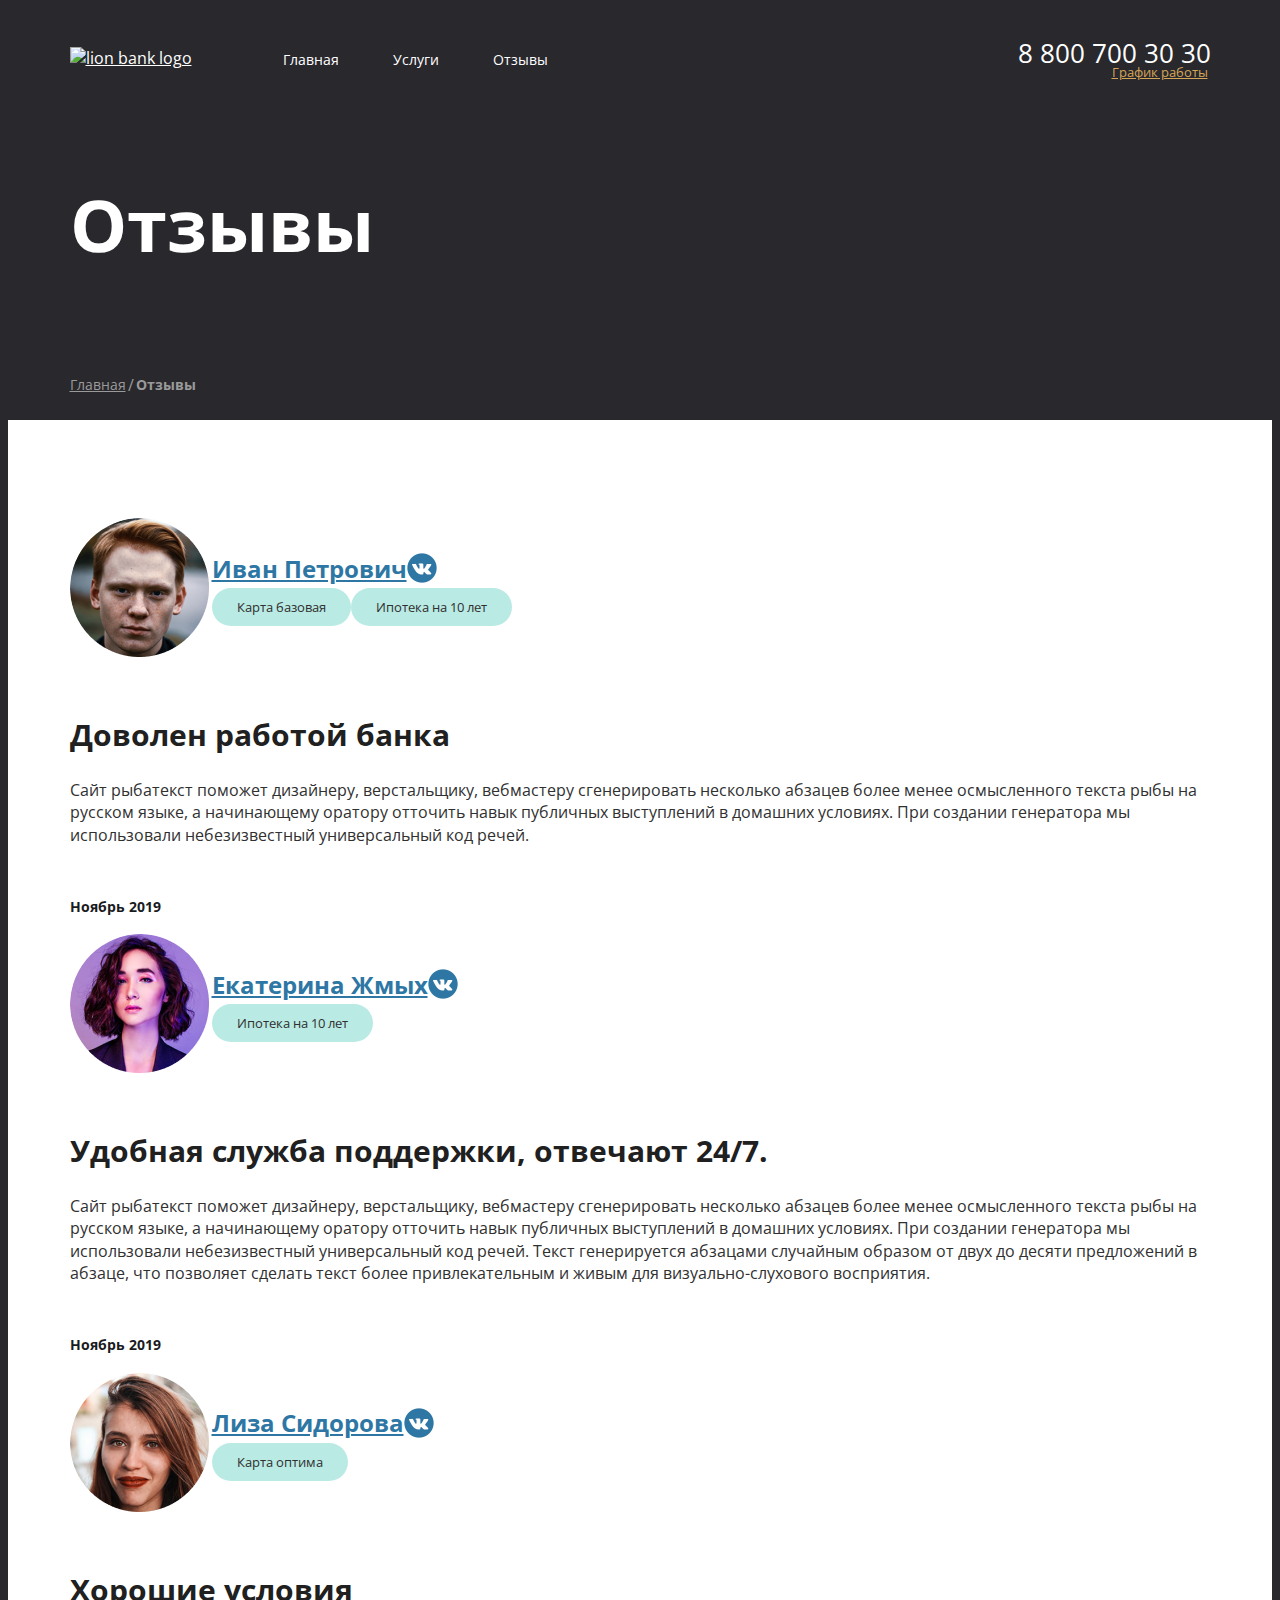
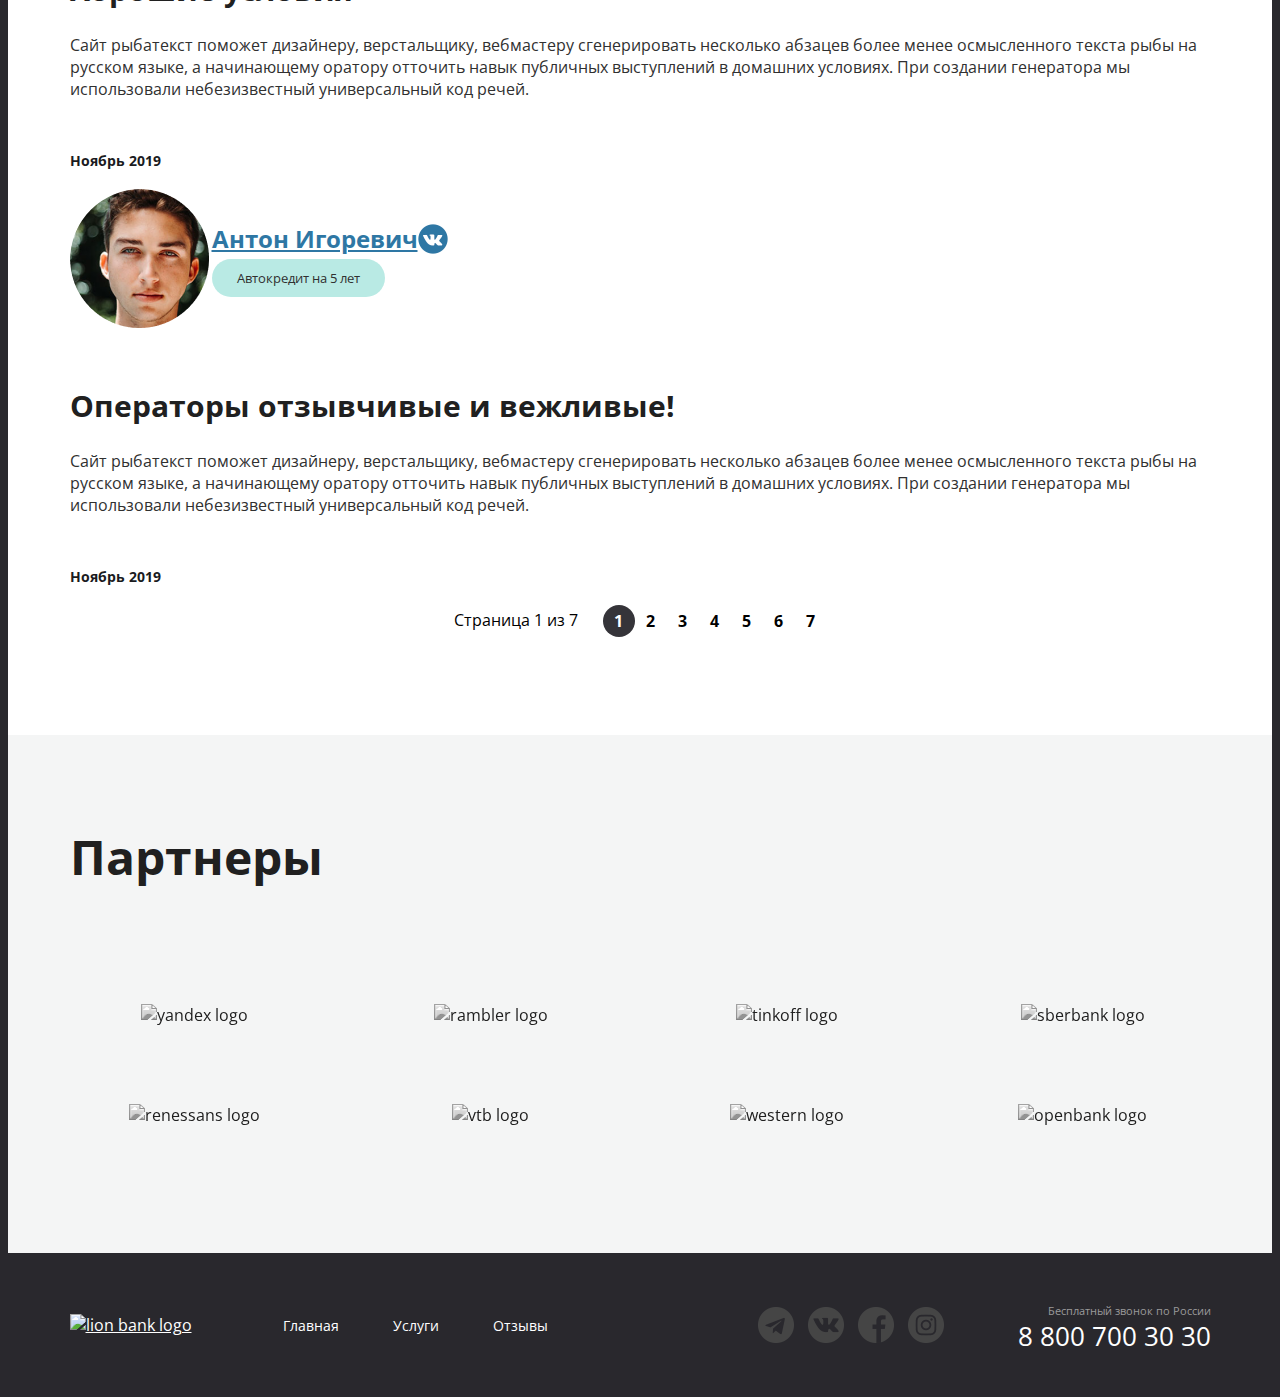
==== reviews.html @ 823a452d "18" ====
<!DOCTYPE html>
<html lang="en">

<head>
  <meta charset="UTF-8">
  <meta http-equiv="X-UA-Compatible" content="IE=edge">
  <meta name="viewport" content="width=1200, initial-scale=1.0">
  <link href="https://fonts.googleapis.com/css2?family=Open+Sans:wght@400;600;700&display=swap" rel="stylesheet">
  <link rel="stylesheet" href="https://cdnjs.cloudflare.com/ajax/libs/normalize/8.0.1/normalize.min.css"
    integrity="sha512-NhSC1YmyruXifcj/KFRWoC561YpHpc5Jtzgvbuzx5VozKpWvQ+4nXhPdFgmx8xqexRcpAglTj9sIBWINXa8x5w=="
    crossorigin="anonymous" referrerpolicy="no-referrer" />
  <link rel="stylesheet" href="./css/main.css">
  <title>Lion Bank | Reviews Page</title>
</head>

<body>
  <div class="wrapper">
    <section class="top-line">
      <div class="container top-line__container">
        <header class="header">
          <div class="header__col">
            <a href="/" class="logo">
              <img src="./img/logo/logo.png" alt="lion bank logo" class="logo__img">
            </a>
            <nav class="menu">
              <ul class="menu__list">
                <li class="menu__item"> <a href="#" class="menu__link">Главная</a> </li>
                <li class="menu__item"> <a href="#" class="menu__link">Услуги</a> </li>
                <li class="menu__item"> <a href="#" class="menu__link">Отзывы</a> </li>
              </ul>
            </nav>
          </div>
          <div class="header__col header__col--align--right">
            <addres class="contacts">
              <a href="tel:+78007003030" class="contacts__phone">8 800 700 30 30</a>
              <div class="contacts__dropdown-title">График работы</div>
            </addres>
          </div>
        </header>
        <h1 class="page-title">Отзывы</h1>
        <nav class="breadcrumbs">
          <ul class="breadcrumbs__list">
            <li class="breadcrumbs__item">
              <a href="#" class="breadcrumbs__link">Главная</a>
            </li>
            <li class="breadcrumbs__item breadcrumbs__item--active">
              <a href="#" class="breadcrumbs__link">Отзывы</a>
            </li>
          </ul>
        </nav>
      </div>
    </section>
    <main class="page-content">
      <div class="container">
        <ul class="reviews">
          <li class="reviews__item riview">
            <div class="review__header">
              <div class="review__photo">
                <div class="avatar">
                  <img src="./img/content/ginger.png" alt="user" class="avatar__img">
                </div>
              </div>
              <div class="review__userdata">
                <a href="#" class="review__user">Иван Петрович</a>
                <ul class="review__tags">
                  <li class="review__tags-item tag tag--bg--green">Карта базовая</li>
                  <li class="review__tags-item tag">Ипотека на 10 лет</li>
                </ul>
              </div>
            </div>
            <div class="review__content">
              <h3 class="review__title">Доволен работой банка</h3>
              <div class="review__content-text">
                <p>
                  Сайт рыбатекст поможет дизайнеру, верстальщику, вебмастеру сгенерировать несколько абзацев более менее
                  осмысленного текста рыбы на русском языке, а начинающему оратору отточить навык публичных выступлений
                  в домашних условиях. При создании генератора мы использовали небезизвестный универсальный код речей.
                </p>
              </div>
              <time class="review__date">Ноябрь 2019</time>
            </div>
          </li>
          <li class="reviews__item riview">
            <div class="review__header">
              <div class="review__photo">
                <div class="avatar">
                  <img src="./img/content/girl.png" alt="user" class="avatar__img">
                </div>
              </div>
              <div class="review__userdata">
                <a href="#" class="review__user">Екатерина Жмых</a>
                <ul class="review__tags">
                  <!-- <li class="review__tags-item tag">Карта базовая</li> -->
                  <li class="review__tags-item tag">Ипотека на 10 лет</li>
                </ul>
              </div>
            </div>
            <div class="review__content">
              <h3 class="review__title">Удобная служба поддержки, отвечают 24/7.</h3>
              <div class="review__content-text">
                <p>
                  Сайт рыбатекст поможет дизайнеру, верстальщику, вебмастеру сгенерировать несколько абзацев более менее
                  осмысленного текста рыбы на русском языке, а начинающему оратору отточить навык публичных выступлений
                  в домашних условиях. При создании генератора мы использовали небезизвестный универсальный код речей.
                  Текст генерируется абзацами случайным образом от двух до десяти предложений в абзаце, что позволяет
                  сделать текст более привлекательным и живым для визуально-слухового восприятия.
                </p>
              </div>
              <time class="review__date">Ноябрь 2019</time>
            </div>
          </li>
          <li class="reviews__item riview">
            <div class="review__header">
              <div class="review__photo">
                <div class="avatar">
                  <img src="./img/content/liza.png" alt="user" class="avatar__img">
                </div>
              </div>
              <div class="review__userdata">
                <a href="#" class="review__user">Лиза Сидорова</a>
                <ul class="review__tags">
                  <li class="review__tags-item tag">Карта оптима</li>
                  <!-- <li class="review__tags-item tag">Ипотека на 10 лет</li> -->
                </ul>
              </div>
            </div>
            <div class="review__content">
              <h3 class="review__title">Хорошие условия</h3>
              <div class="review__content-text">
                <p>
                  Сайт рыбатекст поможет дизайнеру, верстальщику, вебмастеру сгенерировать несколько абзацев более менее
                  осмысленного текста рыбы на русском языке, а начинающему оратору отточить навык публичных выступлений
                  в домашних условиях. При создании генератора мы использовали небезизвестный универсальный код речей.
                </p>
              </div>
              <time class="review__date">Ноябрь 2019</time>
            </div>
          </li>
          <li class="reviews__item riview">
            <div class="review__header">
              <div class="review__photo">
                <div class="avatar">
                  <img src="./img/content/guy.png" alt="user" class="avatar__img">
                </div>
              </div>
              <div class="review__userdata">
                <a href="#" class="review__user">Антон Игоревич</a>
                <ul class="review__tags">
                  <!-- <li class="review__tags-item tag">Карта базовая</li> -->
                  <li class="review__tags-item tag">Автокредит на 5 лет</li>
                </ul>
              </div>
            </div>
            <div class="review__content">
              <h3 class="review__title">Операторы отзывчивые и вежливые!</h3>
              <div class="review__content-text">
                <p>
                  Сайт рыбатекст поможет дизайнеру, верстальщику, вебмастеру сгенерировать несколько абзацев более менее
                  осмысленного текста рыбы на русском языке, а начинающему оратору отточить навык публичных выступлений
                  в домашних условиях. При создании генератора мы использовали небезизвестный универсальный код речей.
                </p>
              </div>
              <time class="review__date">Ноябрь 2019</time>
            </div>
          </li>
        </ul>
        <div class="pager pager--theme--light">
          <div class="pager__display">Страница 1 из 7</div>
          <ul class="pager__list">
            <li class="pager__item pager__item--active"> <a href="#" class="pager__link">1</a> </li>
            <li class="pager__item"> <a href="#" class="pager__link">2</a> </li>
            <li class="pager__item"> <a href="#" class="pager__link">3</a> </li>
            <li class="pager__item"> <a href="#" class="pager__link">4</a> </li>
            <li class="pager__item"> <a href="#" class="pager__link">5</a> </li>
            <li class="pager__item"> <a href="#" class="pager__link">6</a> </li>
            <li class="pager__item"> <a href="#" class="pager__link">7</a> </li>
          </ul>
        </div>
      </div>
    </main>
    <section class="inner-section inner-section--bg--grey">
      <div class="container">
        <h2 class="inner-section__title">Партнеры</h2>
        <ul class="partners">
          <li class="partners__item">
            <a href="#" class="partners__link">
              <img src="./img/logo/partners/yandex.png" alt="yandex logo">
            </a>
          </li>
          <li class="partners__item">
            <a href="#" class="partners__link">
              <img src="./img/logo/partners/rambler.png" alt="rambler logo">
            </a>
          </li>
          <li class="partners__item">
            <a href="#" class="partners__link">
              <img src="./img/logo/partners/tinkoff.png" alt="tinkoff logo">
            </a>
          </li>
          <li class="partners__item">
            <a href="#" class="partners__link">
              <img src="./img/logo/partners/sberbank.png" alt="sberbank logo">
            </a>
          </li>
          <li class="partners__item">
            <a href="#" class="partners__link">
              <img src="./img/logo/partners/renessans.png" alt="renessans logo">
            </a>
          </li>
          <li class="partners__item">
            <a href="#" class="partners__link">
              <img src="./img/logo/partners/vtb.png" alt="vtb logo">
            </a>
          </li>
          <li class="partners__item">
            <a href="#" class="partners__link">
              <img src="./img/logo/partners/western.png" alt="western logo">
            </a>
          </li>
          <li class="partners__item">
            <a href="#" class="partners__link">
              <img src="./img/logo/partners/openbank.png" alt="openbank logo">
            </a>
          </li>
        </ul>
      </div>
    </section>
    <footer class="inner-footer">
      <div class="container inner-footer__container">
        <div class="footer">
          <div class="footer__col">
            <a href="/" class="logo">
              <img src="./img/logo/logo.png" alt="lion bank logo" class="logo__img">
            </a>
            <nav class="menu">
              <ul class="menu__list">
                <li class="menu__item"> <a href="#" class="menu__link">Главная</a> </li>
                <li class="menu__item"> <a href="#" class="menu__link">Услуги</a> </li>
                <li class="menu__item"> <a href="#" class="menu__link">Отзывы</a> </li>
              </ul>
            </nav>
          </div>
          <div class="footer__col footer__col--align--right">
            <ul class="socials">
              <li class="socials__item socials__item--icon--telegram">
                <a href="" class="socials__link"></a>
              </li>
              <li class="socials__item socials__item--icon--vk">
                <a href="" class="socials__link"></a>
              </li>
              <li class="socials__item socials__item--icon--fb">
                <a href="" class="socials__link"></a>
              </li>
              <li class="socials__item socials__item--icon--insta">
                <a href="" class="socials__link"></a>
              </li>
            </ul>
            <addres class="contacts">
              <div class="contacts__desc">Бесплатный звонок по России</div>
              <a href="tel:+78007003030" class="contacts__phone">8 800 700 30 30</a>
            </addres>
          </div>
        </div>
      </div>
    </footer>
  </div>
</body>

</html>
---- css/main.css ----
body {
  font-family: "Open Sans", Helvetica, sans-serif;
  color: #fff;
  font-size: 16px;
  line-height: 1.4;
  background: #29282D;
  -webkit-font-smoothing: antialiased;
  -moz-osx-font-smothing: grayscale;
}

a {
  color: inherit;
}

ul {
  padding: 0;
  margin: 0;
}

ul li {
  list-style: none;
}

h1,
h2,
h3,
h4,
h5,
h6 {
  margin: 0;
  font-weight: normal;
}

p {
  margin-top: 0;
}

* {
  box-sizing: border-box;
}

img {
  display: block;
  max-width: 100%;
}

body, html {
  height: 100%;
}

.wrapper {
  display: flex;
  flex-direction: column;
  min-height: 100%;
  overflow: hidden;
  min-width: 1200px;
}

.main-page-wrapper {
  background: url("../img/bg/lion-header.png") center top no-repeat,
  url("../img/bg/lion-small.png") right bottom 273px no-repeat;
}

.container {
  margin: 0 auto;
  width: 1141px;
}

.hero__container {
  display: flex;
  flex-direction: column;
  justify-content: space-between;
  min-height: 600px;
}

.header {
  padding-top: 27px;
  margin-bottom: 30px;
  display: flex;
  justify-content: space-between;
  align-items: center;
}

.header__col {
  display: flex;
  align-items: center;
}

.header__col--align--right {
  justify-content: flex-end;
}

.logo {
  display: block;
  margin-right: 91px;
}

/* .menu {
  
} */

.contacts {
  font-style: normal;
  text-align: right;
}

.contacts__desc {
  color: #9A9A9A;
  font-size: 11px;
}

.menu__item {
  display: inline-block;
  vertical-align: middle;
  margin-right: 50px;
}

.menu__item--active .menu__link {
  color: #D3A557;
}

.menu__item:last-child {
  margin-right: 0;
}

.menu__link {
  font-size: 14px;
  text-decoration: none;
}

.menu__link:hover {
  color: #D3A557;
  ;
}

.contacts__phone {
  display: block;
  text-decoration: none;
  font-size: 26px;
  margin-bottom: -8px;
}

.contacts__dropdown-title {
  font-size: 13px;
  text-decoration: underline;
  color: #D3A557;
  margin-right: 3px;
}

.hero {
  margin-bottom: 184px;
}

.hero__text-section {
  width: 44%;
}

.hero__title {
  font-size: 58px;
  font-weight: bold;
  line-height: 1.1;
  margin-bottom: 25px;
}

.hero__subtitle {
  font-size: 18px;
  color: #D3A557;
  margin-bottom: 38px;
}

.btn {
  background: #DFB56D;
  border-radius: 3px;
  padding: 15px 38px 15px 39px;
  color: #fff;
  font-size: 14px;
  font-weight: bold;
  text-transform: uppercase;
  text-decoration: none;
  display: inline-block;
}

.btn:hover {
  background: #D3A557;
  box-shadow: 0px 8px 35px rgba(223, 181, 109, 0.35);
}

.btn--color--ginger {
  background: #DFB56D;
}

.btn--color--ginger:hover {
  background: #D3A557;
  box-shadow: 0px 8px 35px rgba(223, 181, 109, 0.35);
}

.btn--color--brown {
  background: #2B2B2B;
}

.btn--color--brown:hover {
  background: #DFB56D;
}

.btn--color--black {
  background: #29282D;
}

.offers {
  display: flex;
  justify-content: space-between;
  margin-bottom: 127px;
}

.section__title {
  font-size: 36px;
  font-weight: bold;
  margin-bottom: 51px;
}

.offers__item {
  width: calc(100% / 3 - 18px);
}

.offer {
  min-height: 449px;
  background: #fff;
  border-radius: 5px;
  color: #000;
  overflow: hidden;
  display: flex;
  flex-direction: column;
}

.offer__header {
  min-height: 144px;
  position: relative;
}

.offer__header:before {
  content: "";
  width: 284px;
  height: 284px;
  display: block;
  border-radius: 50%;
  position: absolute;
  top: -158px;
  right: -106px;
  background: #ccc;
}

.offer__header-img {
  position: absolute;
  left: 50%;
  top: 50%;
  margin-left: -44px;
  margin-top: -32px;
}

.offer__item:last-child {
  margin-right: 0;
}

.offer__item--theme--grey .offers__header::before {
  background: #a5a5a4;
}

.offer__item--theme--blue .offers__header::before {
  background: #556180;
}

.offer__item--theme--gold .offers__header::before {
  background: #978455;
}

.offer__content {
  padding: 33px 20px 18px 22px;
  flex: 1;
  display: flex;
  flex-direction: column;
}

.offer__title {
  font-weight: bold;
  font-size: 24px;
  margin-bottom: 16px;
}

.offer__prices-cell {
  display: inline-block;
  vertical-align: top;
  width: 115px;
  margin-right: 39px;
}

.offer__prices-cell:last-child {
  margin-right: 0;
}

.offer__price {
  font-size: 36px;
  margin-bottom: 4px;
}

.offer__prices {
  margin-bottom: 43px;
}

.offer__price-desc {
  color: #666;
}

.offer__prices-desc {
  width: 161px;
  color: #666;
}

.offer__btn-wrapper {
  display: flex;
  justify-content: center;
  margin-top: auto;
}

.news {
  margin-bottom: 51px;
  display: flex;
  justify-content: space-between;
}

.news__item {
  height: 394px;
  margin-right: 19px;
  flex: 1;
}

.single-news {
  position: relative;
  border-radius: 3px;
  overflow: hidden;  
}

.news__item:last-child {
  margin-right: 0;
}

.single-news__cover {
  display: block;
  width: 100%;
  height: 100%;
  object-fit: cover;
  /* opacity: .35; */
}

.single-news__text-content {
  position: absolute;
  left: 0;
  right: 0;
  bottom: 0;
  padding: 47px 31px;
  min-width: 140px;
}

.single-news__date {
  font-size: 14px;
  margin-bottom: 12px;
}

.single-news__title {
  font-size: 24px;
  font-weight: bold;
  margin-bottom: 3px;
}

.pager {
  display: flex;
  justify-content: center;
  align-items: center;
}

.pager--theme--light{
  color: #000000;
}

.pager--theme--light .pager__item--active .pager__link {
  color: #fff;
  background: #353439;
}

.pager--theme--light .pager__link:hover {
  color: #fff;
  background: #353439;
}

.pager__display {
  margin-right: 25px;
}

.pager__list {
  display: flex;
  align-items: center;
}

.pager__item {
  text-align: center;
}

.pager__item--active .pager__link {
  background: #353439;
}

.pager__link {
  display: block;
  width: 32px;
  height: 32px;
  border-radius: 50%;
  position: relative;
  text-decoration: none;
  font-weight: bold;
  line-height: 32px;
}

.pager__link:hover {
  background: #353439;
  display: block;
  width: 32px;
  height: 32px;
  border-radius: 50%;
  text-decoration: none;
  font-weight: bold;
  line-height: 32px;
}

.about {
  display: flex;
}

.about:before,
.about__desc {
  border-radius: 4px;
}

.about:before {
  content: "";
  width: 490px;
  height: 505px;
  margin-top: 145px;
  background: url("../img/decor/chess.png") center center / cover no-repeat;
  display: block;
}

.about__desc {
  background: #202123;
  padding: 35px 161px 0px 81px;
  max-width: 785px;
  margin-top: 242px;
  margin-left: -141px;
  margin-bottom: 50px;
}

.about__title {
  font-weight: bold;
  font-size: 36px;
  margin-top: 34px;
  margin-bottom: 37px;
}

.about__dest-text {
  margin-bottom: 71px;
  line-height: 1.6875;
}

.about__dest-text p {
  margin-bottom: 68px;
}

.about__dest-text p:last-child {
  margin-bottom: 0;
}

.footer-container {
  margin-top: auto;
}

.footer-container__section {
  height: 150px;
  margin-top: 28px;
}

.footer-container__content {
  border-top: 1px solid #fff;
}

.footer{  
  position: relative;
  display: flex;
  align-items: center;
  justify-content: space-between;
}

.footer__col {
  display: flex;
  align-items: center;
}

.footer__col--align--right {
  justify-content: flex-end;
}

.socials {
  margin-right: 74px;
}

.socials__item {
  display: inline-block;
  vertical-align: middle;
  margin-right: 10px;
}

.socials__item:last-child {
margin-right: 0;
}

.socials__link {
  display: block;
  text-decoration: none;
  width: 36px;
  height: 36px;
  background: center center no-repeat;
}

.socials__item--icon--telegram .socials__link {
  background-image: url("../img/icons/telegram.png");
}

.socials__item--icon--telegram .socials__link:hover {
  background-image: url("../img/icons/telegram-hover.png");
}

.socials__item--icon--vk .socials__link {
  background-image: url("../img/icons/vk.png");
}

.socials__item--icon--vk .socials__link:hover {
  background-image: url("../img/icons/vk-hover.png");
}

.socials__item--icon--fb .socials__link {
  background-image: url("../img/icons/fb.png");
}

.socials__item--icon--fb .socials__link:hover {
  background-image: url("../img/icons/fb-hover.png");
}

.socials__item--icon--insta .socials__link {
  background-image: url("../img/icons/insta.png");
}

.socials__item--icon--insta .socials__link:hover {
  background-image: url("../img/icons/insta-hover.png");
}

/* services page*/

.top-line {
  min-height: 412px;
  display: flex;
  flex-direction: column;
  padding-bottom: 24px;
  background: #29282D url("../img/bg/lion-head-wide.png") right 50% top no-repeat;
}

.top-line__container {
  display: flex;
  flex: 1;
  flex-direction: column;
  justify-content: space-between;
}

.page-title {
  font-size: 72px;
  line-height: 84.38px;
  font-weight: bold;
  margin-bottom: 36px;
}

.breadcrumbs__list {
  display: flex;
  align-items: center;
}

.breadcrumbs__item {
  display: flex;
  padding-left: 2px;
  align-items: center;
}

.breadcrumbs__item--active .breadcrumbs__link {
  font-weight: bold; 
  text-decoration: none;
}

.breadcrumbs__item:after {
  padding-left: 2px;
  content: "/";
  color: #9A9A9A;
}

.breadcrumbs__item:first-child {
  padding-left: 0px;
}

.breadcrumbs__item:last-child:after {
  display: none;  
}

.breadcrumbs__link {
  color: #9A9A9A;
  font-size: 14px;;
}

.page-content {
  background-color: #fff;
  color: #303030;
  padding: 98px 0;
}

.services {
  margin-bottom: 0px; /*в уроке был отступ 65px, мне не понадобился*/
}

.service {
  display: flex;
  /* padding: 40px 30px; */ /*в уроке был отступ 65px, мне не понадобился*/
  text-decoration: none;
}

.service:hover {
  background: #F5F5F5;
}

.service:hover .btn {
  background: #DFB56D;
}

.service__img {
  width: 175%;
  margin-right: 4%;
}

.service__content {
  flex: 1;
}

.service__title {
  font-size: 36px;
  font-weight: bold;
  margin-bottom: 48px;
  margin-right: 25px;
  columns: #202020;
}

.service__desc {
  line-height: 1.7;
  margin-bottom: 107px;
}

.service__desc p {
  margin-bottom: 49px;
}

.inner-section {
  background: #F2F2F2;
  color: #202020;
  padding: 88px 0;
}

.inner-section--bg--grey {
  background: #F4F5F5;
}

.inner-section__title {
  font-size: 48px;
  font-weight: bold;
  margin-bottom: 75px;
}

.partners {
  display: flex;
  flex-wrap: wrap; /* 2й вариант madgin-botton -46px */
}

.partners__item {
  margin-left: 46px;  
}

.partners__item:nth-child(4n+1) { /* это 1й вариант*/
  margin-left: 0;                 /* 2й - закомитить 1й и добавить madgin-botton -46px блоку обёртке*/
}

.partners__link {
  text-decoration: none;
  display: flex;
  width: 250px;
  height: 100px;
  align-items: center;
  justify-content: center;
  filter: grayscale(100%);
}

.partners__link:hover {
  filter: grayscale(0);
}

.inner-footer__container {
  padding: 50px 0;
}

.inner-footer{
  margin-top: auto;
}

/* reviews page */

.reviews__item {
  margin-bottom: 17px;
}

.review {
  display: flex;
  flex-direction: column;
  padding: 50px 30px;
  background: #F4F5F5;
}

.review__header {
  display: flex;
  align-items: center;
  margin-bottom: 54px;
}

.review__user {
  display: flex;
  align-items: center;
  font-size: 24px;
  font-weight: bold;
  color: #2E77A4;
  margin-bottom: 3px;
}

.review__user:after {
 content: url("../img/icons/vk-blue.png");
 height: 30px;
}

.avatar {
  width: 142px;
  height: 142px;
  overflow: hidden;
  border-radius: 50%;
}

.review__tags {
  display: flex;
  align-items: flex-start;
}

.tag {
  font-size: 13px;
  color: #303030;
  padding: 10px 25px;
  border-radius: 50px;
  background: #B9EAE4;
}

/* .tag--bg--green {
  background: #B9EAE4;
} */

.review__title {
  font-size: 30px;
  color: #202020;
  font-weight: bold;
  margin-bottom: 23px;  
}

.review__content-text {
  margin-bottom: 48.5px;
}

.review__date {
  font-size: 14px;
  font-weight: bold;
  color: #1A1B1E;
}
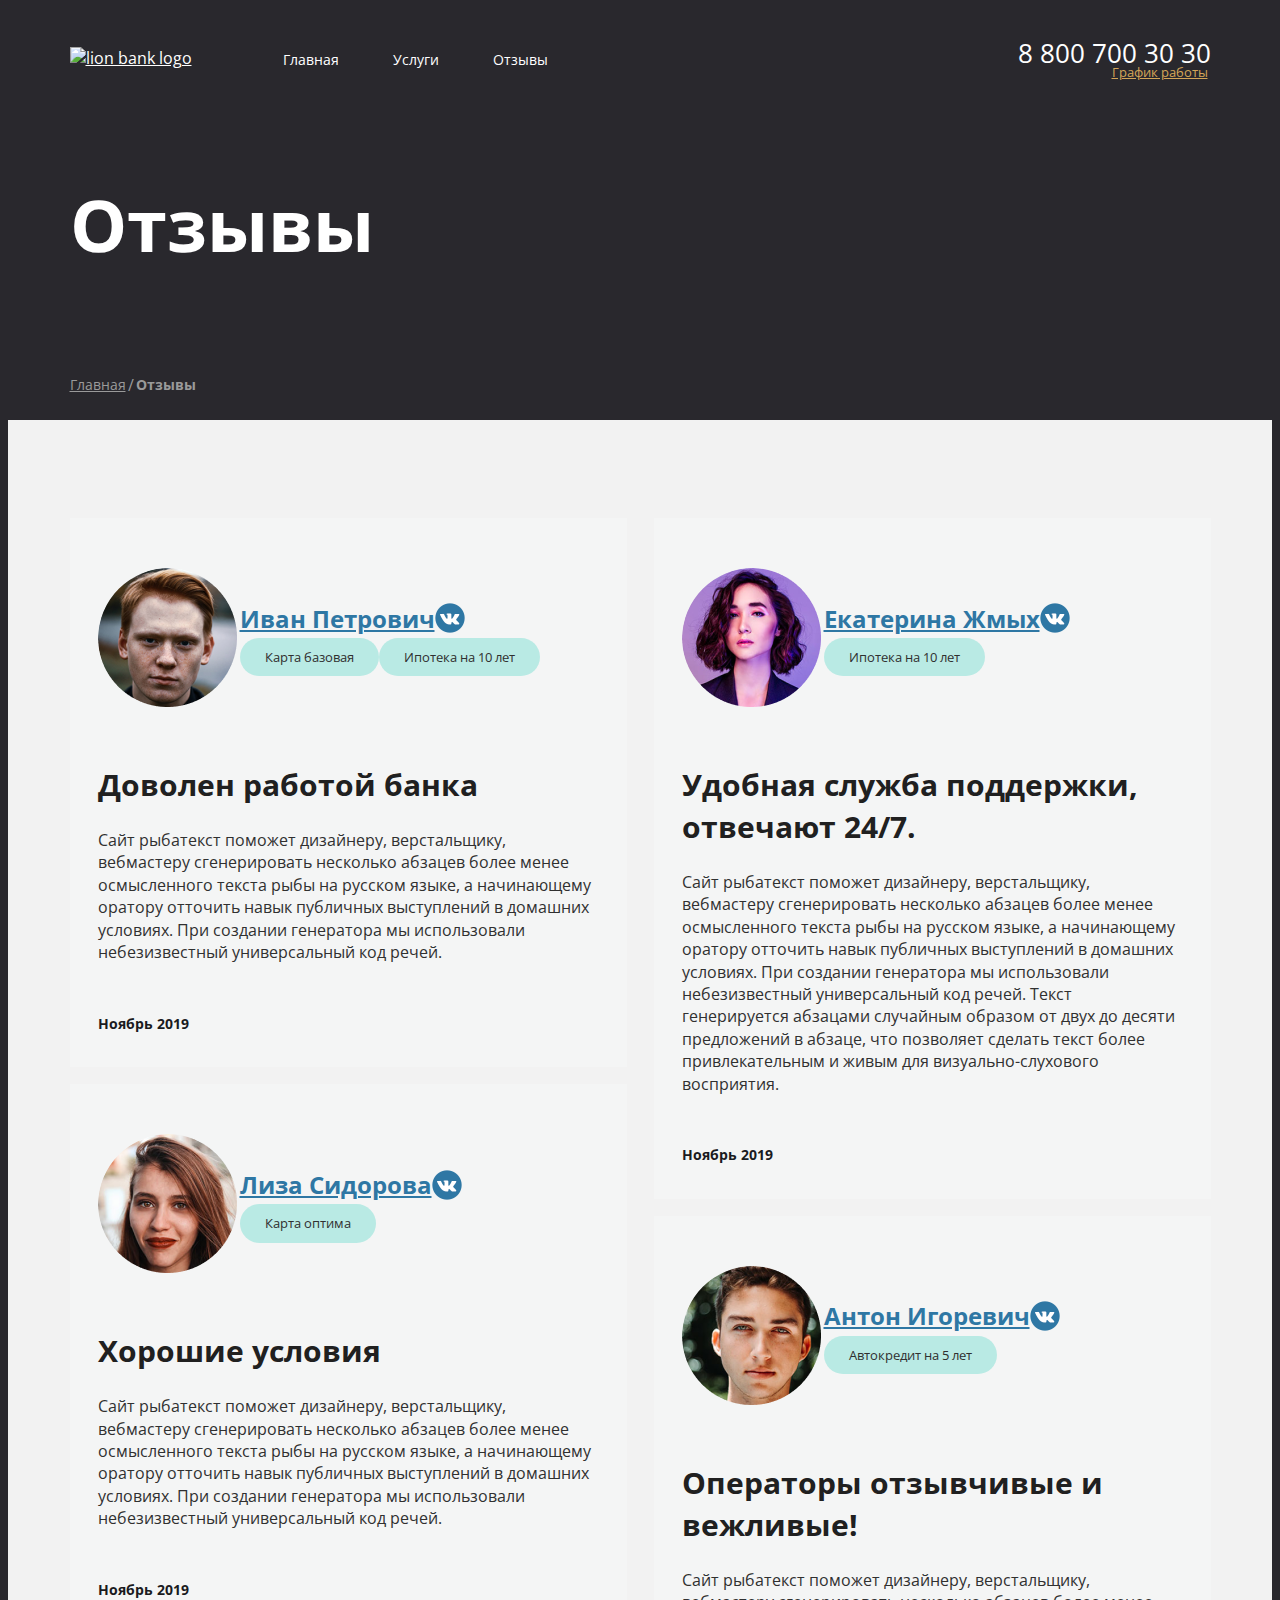
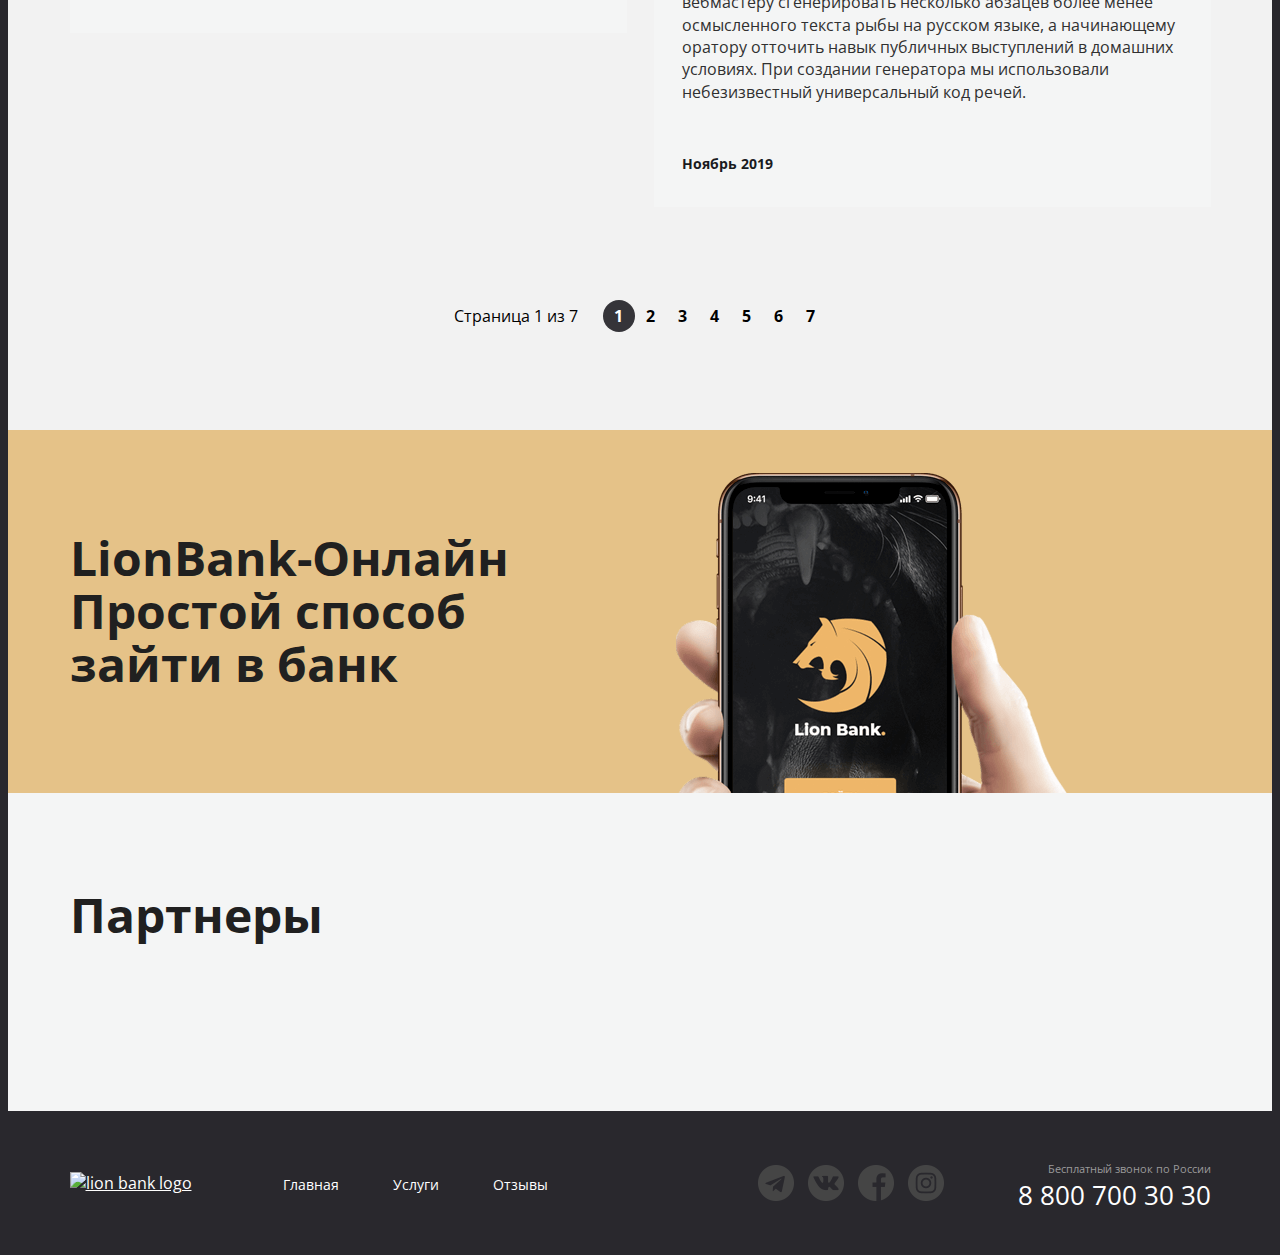
==== commit 504fb4d2: "20" ====
--- a/reviews.html
+++ b/reviews.html
@@ -53,7 +53,7 @@
     <main class="page-content">
       <div class="container">
         <ul class="reviews">
-          <li class="reviews__item riview">
+          <li class="reviews__item review">
             <div class="review__header">
               <div class="review__photo">
                 <div class="avatar">
@@ -80,7 +80,34 @@
               <time class="review__date">Ноябрь 2019</time>
             </div>
           </li>
-          <li class="reviews__item riview">
+          <li class="reviews__item review">
+            <div class="review__header">
+              <div class="review__photo">
+                <div class="avatar">
+                  <img src="./img/content/liza.png" alt="user" class="avatar__img">
+                </div>
+              </div>
+              <div class="review__userdata">
+                <a href="#" class="review__user">Лиза Сидорова</a>
+                <ul class="review__tags">
+                  <li class="review__tags-item tag">Карта оптима</li>
+                  <!-- <li class="review__tags-item tag">Ипотека на 10 лет</li> -->
+                </ul>
+              </div>
+            </div>
+            <div class="review__content">
+              <h3 class="review__title">Хорошие условия</h3>
+              <div class="review__content-text">
+                <p>
+                  Сайт рыбатекст поможет дизайнеру, верстальщику, вебмастеру сгенерировать несколько абзацев более менее
+                  осмысленного текста рыбы на русском языке, а начинающему оратору отточить навык публичных выступлений
+                  в домашних условиях. При создании генератора мы использовали небезизвестный универсальный код речей.
+                </p>
+              </div>
+              <time class="review__date">Ноябрь 2019</time>
+            </div>
+          </li>
+          <li class="reviews__item review">
             <div class="review__header">
               <div class="review__photo">
                 <div class="avatar">
@@ -109,34 +136,7 @@
               <time class="review__date">Ноябрь 2019</time>
             </div>
           </li>
-          <li class="reviews__item riview">
-            <div class="review__header">
-              <div class="review__photo">
-                <div class="avatar">
-                  <img src="./img/content/liza.png" alt="user" class="avatar__img">
-                </div>
-              </div>
-              <div class="review__userdata">
-                <a href="#" class="review__user">Лиза Сидорова</a>
-                <ul class="review__tags">
-                  <li class="review__tags-item tag">Карта оптима</li>
-                  <!-- <li class="review__tags-item tag">Ипотека на 10 лет</li> -->
-                </ul>
-              </div>
-            </div>
-            <div class="review__content">
-              <h3 class="review__title">Хорошие условия</h3>
-              <div class="review__content-text">
-                <p>
-                  Сайт рыбатекст поможет дизайнеру, верстальщику, вебмастеру сгенерировать несколько абзацев более менее
-                  осмысленного текста рыбы на русском языке, а начинающему оратору отточить навык публичных выступлений
-                  в домашних условиях. При создании генератора мы использовали небезизвестный универсальный код речей.
-                </p>
-              </div>
-              <time class="review__date">Ноябрь 2019</time>
-            </div>
-          </li>
-          <li class="reviews__item riview">
+          <li class="reviews__item review">
             <div class="review__header">
               <div class="review__photo">
                 <div class="avatar">
@@ -178,51 +178,18 @@
         </div>
       </div>
     </main>
+    <section class="separator">
+      <div class="container">
+        <div class="separator__content">
+          <h2 class="separator__title">
+            LionBank-Онлайн Простой способ зайти в банк
+          </h2>
+        </div>
+      </div>
+    </section>
     <section class="inner-section inner-section--bg--grey">
       <div class="container">
         <h2 class="inner-section__title">Партнеры</h2>
-        <ul class="partners">
-          <li class="partners__item">
-            <a href="#" class="partners__link">
-              <img src="./img/logo/partners/yandex.png" alt="yandex logo">
-            </a>
-          </li>
-          <li class="partners__item">
-            <a href="#" class="partners__link">
-              <img src="./img/logo/partners/rambler.png" alt="rambler logo">
-            </a>
-          </li>
-          <li class="partners__item">
-            <a href="#" class="partners__link">
-              <img src="./img/logo/partners/tinkoff.png" alt="tinkoff logo">
-            </a>
-          </li>
-          <li class="partners__item">
-            <a href="#" class="partners__link">
-              <img src="./img/logo/partners/sberbank.png" alt="sberbank logo">
-            </a>
-          </li>
-          <li class="partners__item">
-            <a href="#" class="partners__link">
-              <img src="./img/logo/partners/renessans.png" alt="renessans logo">
-            </a>
-          </li>
-          <li class="partners__item">
-            <a href="#" class="partners__link">
-              <img src="./img/logo/partners/vtb.png" alt="vtb logo">
-            </a>
-          </li>
-          <li class="partners__item">
-            <a href="#" class="partners__link">
-              <img src="./img/logo/partners/western.png" alt="western logo">
-            </a>
-          </li>
-          <li class="partners__item">
-            <a href="#" class="partners__link">
-              <img src="./img/logo/partners/openbank.png" alt="openbank logo">
-            </a>
-          </li>
-        </ul>
       </div>
     </section>
     <footer class="inner-footer">
--- a/css/main.css
+++ b/css/main.css
@@ -44,7 +44,8 @@
   max-width: 100%;
 }
 
-body, html {
+body,
+html {
   height: 100%;
 }
 
@@ -58,7 +59,7 @@
 
 .main-page-wrapper {
   background: url("../img/bg/lion-header.png") center top no-repeat,
-  url("../img/bg/lion-small.png") right bottom 273px no-repeat;
+    url("../img/bg/lion-small.png") right bottom 273px no-repeat;
 }
 
 .container {
@@ -336,7 +337,7 @@
 .single-news {
   position: relative;
   border-radius: 3px;
-  overflow: hidden;  
+  overflow: hidden;
 }
 
 .news__item:last-child {
@@ -377,7 +378,7 @@
   align-items: center;
 }
 
-.pager--theme--light{
+.pager--theme--light {
   color: #000000;
 }
 
@@ -490,7 +491,7 @@
   border-top: 1px solid #fff;
 }
 
-.footer{  
+.footer {
   position: relative;
   display: flex;
   align-items: center;
@@ -517,7 +518,7 @@
 }
 
 .socials__item:last-child {
-margin-right: 0;
+  margin-right: 0;
 }
 
 .socials__link {
@@ -596,7 +597,7 @@
 }
 
 .breadcrumbs__item--active .breadcrumbs__link {
-  font-weight: bold; 
+  font-weight: bold;
   text-decoration: none;
 }
 
@@ -611,27 +612,30 @@
 }
 
 .breadcrumbs__item:last-child:after {
-  display: none;  
+  display: none;
 }
 
 .breadcrumbs__link {
   color: #9A9A9A;
-  font-size: 14px;;
+  font-size: 14px;
+  ;
 }
 
 .page-content {
-  background-color: #fff;
+  background-color: #F2F2F2;
   color: #303030;
   padding: 98px 0;
 }
 
 .services {
-  margin-bottom: 0px; /*в уроке был отступ 65px, мне не понадобился*/
+  margin-bottom: 0px;
+  /*в уроке был отступ 65px, мне не понадобился*/
 }
 
 .service {
   display: flex;
-  /* padding: 40px 30px; */ /*в уроке был отступ 65px, мне не понадобился*/
+  /* padding: 40px 30px; */
+  /*в уроке был отступ 65px, мне не понадобился*/
   text-decoration: none;
 }
 
@@ -687,15 +691,18 @@
 
 .partners {
   display: flex;
-  flex-wrap: wrap; /* 2й вариант madgin-botton -46px */
+  flex-wrap: wrap;
+  /* 2й вариант madgin-botton -46px */
 }
 
 .partners__item {
-  margin-left: 46px;  
-}
-
-.partners__item:nth-child(4n+1) { /* это 1й вариант*/
-  margin-left: 0;                 /* 2й - закомитить 1й и добавить madgin-botton -46px блоку обёртке*/
+  margin-left: 46px;
+}
+
+.partners__item:nth-child(4n+1) {
+  /* это 1й вариант*/
+  margin-left: 0;
+  /* 2й - закомитить 1й и добавить madgin-botton -46px блоку обёртке*/
 }
 
 .partners__link {
@@ -716,20 +723,26 @@
   padding: 50px 0;
 }
 
-.inner-footer{
+.inner-footer {
   margin-top: auto;
 }
 
 /* reviews page */
+
+.reviews {
+  column-count: 2;
+  column-gap: 27px;
+  margin-bottom: 76px;
+}
 
 .reviews__item {
   margin-bottom: 17px;
 }
 
 .review {
-  display: flex;
+  display: inline-flex;
   flex-direction: column;
-  padding: 50px 30px;
+  padding: 50px 31px 33px 28px;
   background: #F4F5F5;
 }
 
@@ -749,8 +762,8 @@
 }
 
 .review__user:after {
- content: url("../img/icons/vk-blue.png");
- height: 30px;
+  content: url("../img/icons/vk-blue.png");
+  height: 30px;
 }
 
 .avatar {
@@ -781,7 +794,7 @@
   font-size: 30px;
   color: #202020;
   font-weight: bold;
-  margin-bottom: 23px;  
+  margin-bottom: 23px;
 }
 
 .review__content-text {
@@ -794,3 +807,21 @@
   color: #1A1B1E;
 }
 
+.separator {
+  background: #E5C288 url("../img/decor/phone-n-hand_1.png") right 20% bottom no-repeat;
+  min-height: 363px;
+  display: flex;
+  flex-direction: column;
+  justify-content: center;
+  color: #202020;
+}
+
+.separator__content {
+  max-width: 45%;
+}
+
+.separator__title {
+  font-size: 48px;
+  font-weight: bold;
+  line-height: 1.1;
+}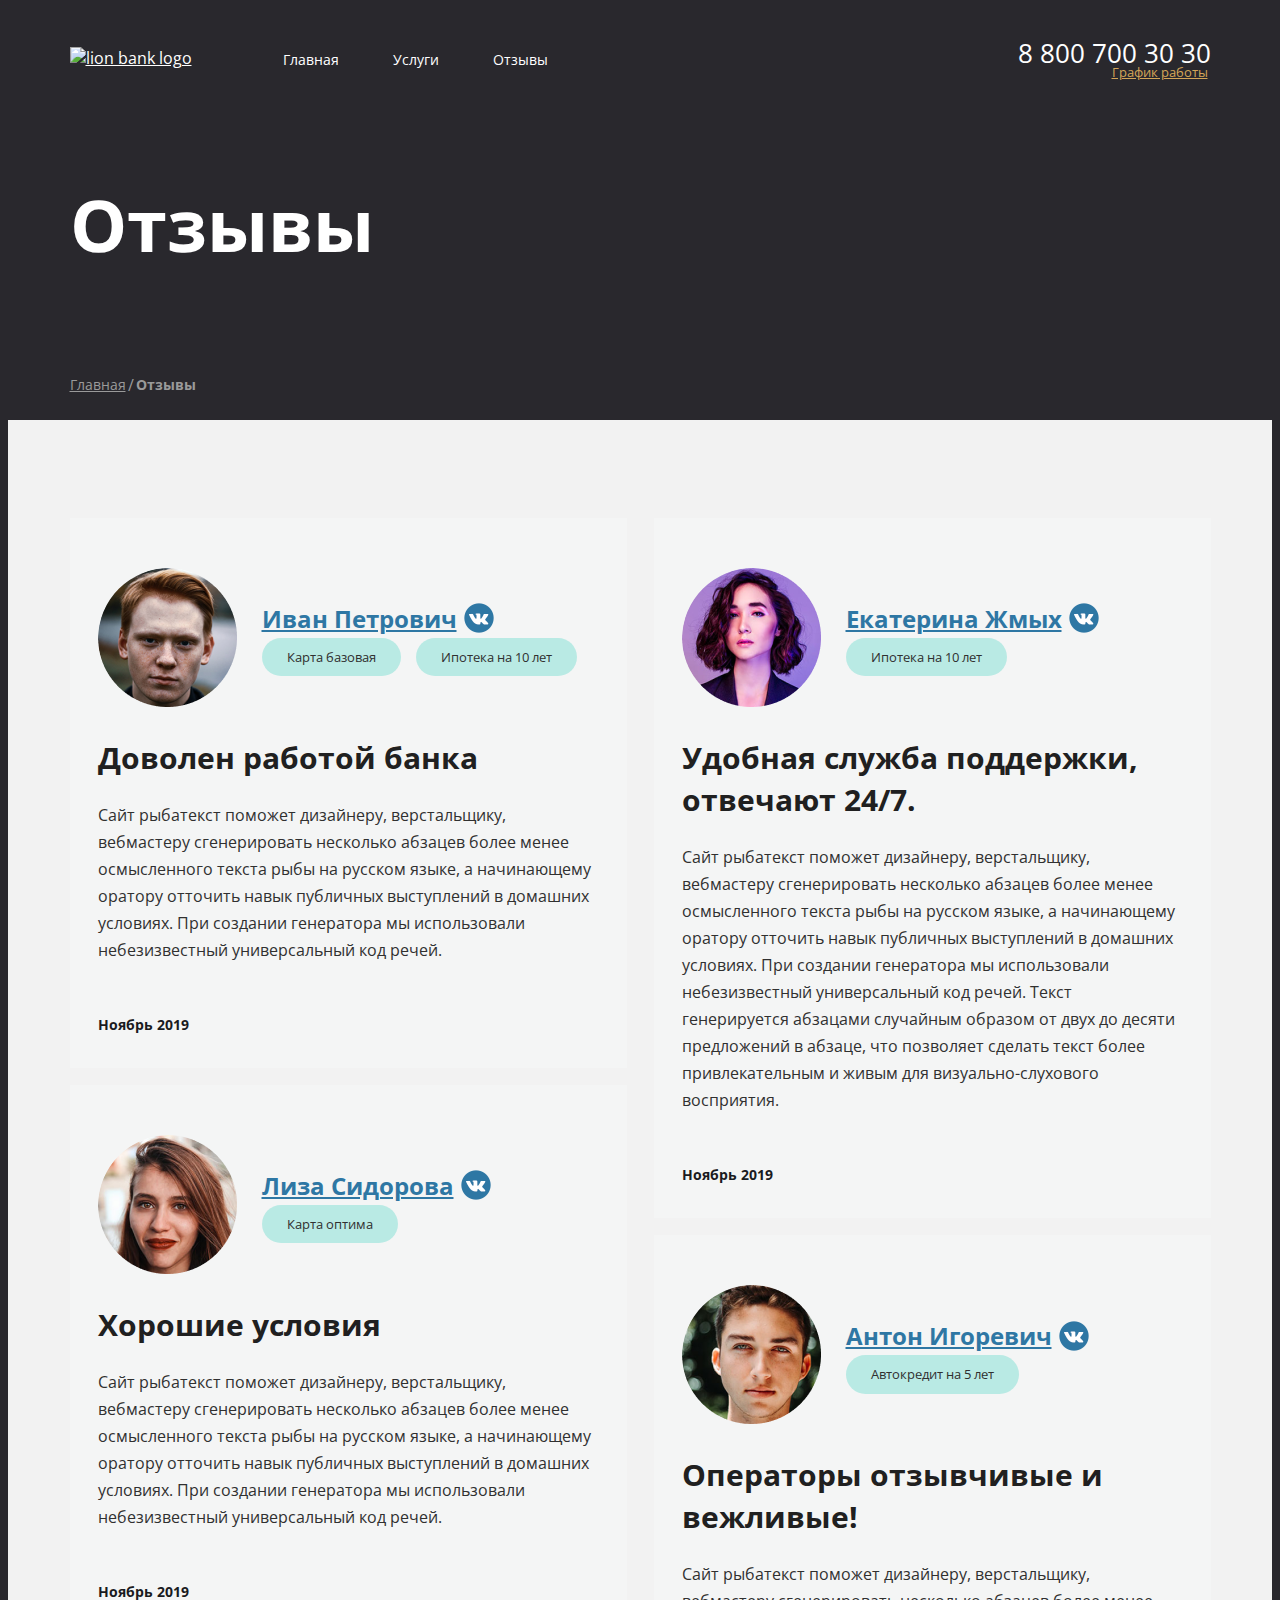
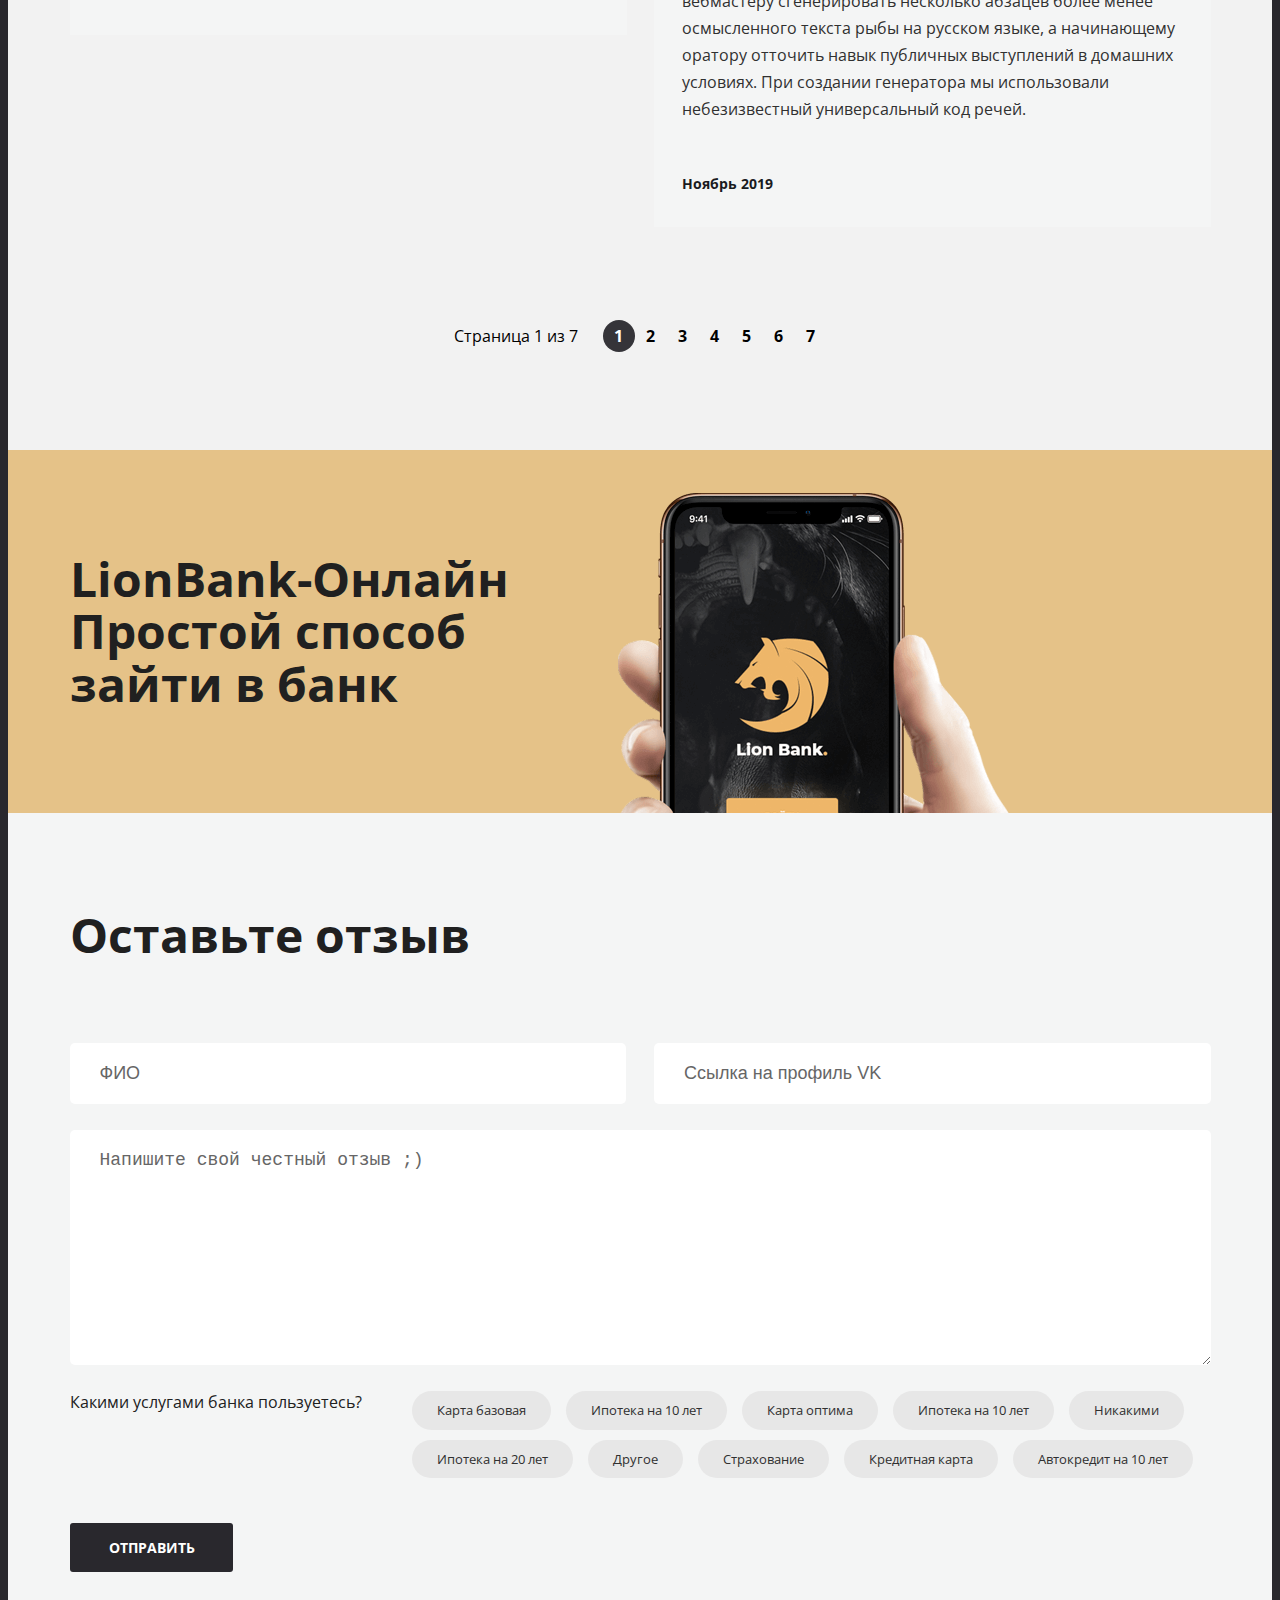
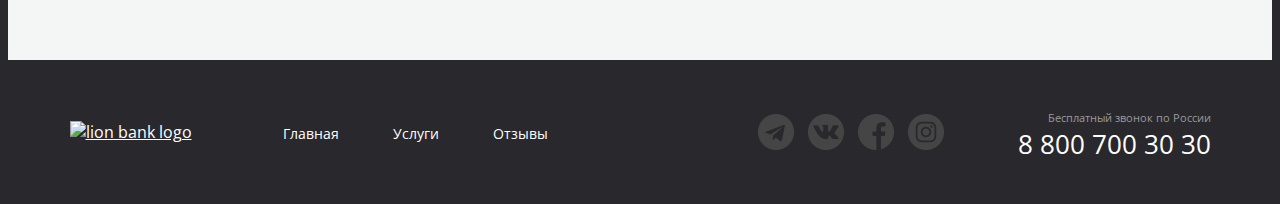
==== commit 209938a5: "26" ====
--- a/reviews.html
+++ b/reviews.html
@@ -64,7 +64,7 @@
                 <a href="#" class="review__user">Иван Петрович</a>
                 <ul class="review__tags">
                   <li class="review__tags-item tag tag--bg--green">Карта базовая</li>
-                  <li class="review__tags-item tag">Ипотека на 10 лет</li>
+                  <li class="review__tags-item tag tag--bg--green">Ипотека на 10 лет</li>
                 </ul>
               </div>
             </div>
@@ -90,8 +90,7 @@
               <div class="review__userdata">
                 <a href="#" class="review__user">Лиза Сидорова</a>
                 <ul class="review__tags">
-                  <li class="review__tags-item tag">Карта оптима</li>
-                  <!-- <li class="review__tags-item tag">Ипотека на 10 лет</li> -->
+                  <li class="review__tags-item tag tag--bg--green">Карта оптима</li>
                 </ul>
               </div>
             </div>
@@ -117,8 +116,7 @@
               <div class="review__userdata">
                 <a href="#" class="review__user">Екатерина Жмых</a>
                 <ul class="review__tags">
-                  <!-- <li class="review__tags-item tag">Карта базовая</li> -->
-                  <li class="review__tags-item tag">Ипотека на 10 лет</li>
+                  <li class="review__tags-item tag tag--bg--green">Ипотека на 10 лет</li>
                 </ul>
               </div>
             </div>
@@ -146,8 +144,7 @@
               <div class="review__userdata">
                 <a href="#" class="review__user">Антон Игоревич</a>
                 <ul class="review__tags">
-                  <!-- <li class="review__tags-item tag">Карта базовая</li> -->
-                  <li class="review__tags-item tag">Автокредит на 5 лет</li>
+                  <li class="review__tags-item tag tag--bg--green">Автокредит на 5 лет</li>
                 </ul>
               </div>
             </div>
@@ -189,7 +186,84 @@
     </section>
     <section class="inner-section inner-section--bg--grey">
       <div class="container">
-        <h2 class="inner-section__title">Партнеры</h2>
+        <h2 class="inner-section__title">Оставьте отзыв</h2>
+        <form class="form">
+          <div class="form__row">
+            <input type="text" placeholder="ФИО" class="form__input">
+            <input type="text" placeholder="Ссылка на профиль VK" class="form__input">
+          </div>
+          <div class="form__row">
+            <textarea placeholder="Напишите свой честный отзыв ;)" class="form__input form__input--textarea"></textarea>
+          </div>
+          <div class="form__controls">
+            <div class="form__controls-title">Какими услугами банка пользуетесь?</div>
+            <ul class="controls">
+              <li class="controls__item">
+                <label class="controls__elem">
+                  <input type="checkbox" class="controls__checkbox">
+                  <div class="tag controls__tag">Карта базовая</div>
+                </label>
+              </li>
+              <li class="controls__item">
+                <label class="controls__elem">
+                  <input type="checkbox" class="controls__checkbox">
+                  <div class="tag controls__tag">Ипотека на 10 лет</div>
+                </label>
+              </li>
+              <li class="controls__item">
+                <label class="controls__elem">
+                  <input type="checkbox" class="controls__checkbox">
+                  <div class="tag controls__tag">Карта оптима</div>
+                </label>
+              </li>
+              <li class="controls__item">
+                <label class="controls__elem">
+                  <input type="checkbox" class="controls__checkbox">
+                  <div class="tag controls__tag">Ипотека на 10 лет</div>
+                </label>
+              </li>
+              <li class="controls__item">
+                <label class="controls__elem">
+                  <input type="checkbox" class="controls__checkbox">
+                  <div class="tag controls__tag">Никакими</div>
+                </label>
+              </li>
+              <li class="controls__item">
+                <label class="controls__elem">
+                  <input type="checkbox" class="controls__checkbox">
+                  <div class="tag controls__tag">Ипотека на 20 лет</div>
+                </label>
+              </li>
+              <li class="controls__item">
+                <label class="controls__elem">
+                  <input type="checkbox" class="controls__checkbox">
+                  <div class="tag controls__tag">Другое</div>
+                </label>
+              </li>
+              <li class="controls__item">
+                <label class="controls__elem">
+                  <input type="checkbox" class="controls__checkbox">
+                  <div class="tag controls__tag">Страхование</div>
+                </label>
+              </li>
+              <li class="controls__item">
+                <label class="controls__elem">
+                  <input type="checkbox" class="controls__checkbox">
+                  <div class="tag controls__tag">Кредитная карта</div>
+                </label>
+              </li>
+              <li class="controls__item">
+                <label class="controls__elem">
+                  <input type="checkbox" class="controls__checkbox">
+                  <div class="tag controls__tag">Автокредит на 10 лет</div>
+                </label>
+              </li>
+            </ul>
+          </div>
+          <div class="form__btns">
+            <buttom type="submit" class="btn btn--color--black">Отправить</buttom>            
+          </div>
+        </form>
       </div>
     </section>
     <footer class="inner-footer">
--- a/css/main.css
+++ b/css/main.css
@@ -749,7 +749,7 @@
 .review__header {
   display: flex;
   align-items: center;
-  margin-bottom: 54px;
+  margin-bottom: 27px;
 }
 
 .review__user {
@@ -764,6 +764,7 @@
 .review__user:after {
   content: url("../img/icons/vk-blue.png");
   height: 30px;
+  margin-left: 7px;
 }
 
 .avatar {
@@ -771,6 +772,7 @@
   height: 142px;
   overflow: hidden;
   border-radius: 50%;
+  margin-right: 22px;
 }
 
 .review__tags {
@@ -783,12 +785,13 @@
   color: #303030;
   padding: 10px 25px;
   border-radius: 50px;
+  background: #E7E7E7;
+  margin-right: 15px;
+}
+
+.tag--bg--green {
   background: #B9EAE4;
 }
-
-/* .tag--bg--green {
-  background: #B9EAE4;
-} */
 
 .review__title {
   font-size: 30px;
@@ -798,6 +801,7 @@
 }
 
 .review__content-text {
+  line-height: 1.69;
   margin-bottom: 48.5px;
 }
 
@@ -808,7 +812,7 @@
 }
 
 .separator {
-  background: #E5C288 url("../img/decor/phone-n-hand_1.png") right 20% bottom no-repeat;
+  background: #E5C288 url("../img/decor/phone-n-hand_1.png") right 27% bottom no-repeat;
   min-height: 363px;
   display: flex;
   flex-direction: column;
@@ -824,4 +828,65 @@
   font-size: 48px;
   font-weight: bold;
   line-height: 1.1;
-}+}
+
+.form__row {
+  display: flex;
+  margin-bottom: 26px;
+}
+
+.form__input {
+  flex: 1;
+  margin-right: 28px;
+  border-radius: 5px;
+  border-color: #E5C288;
+  border: none;
+  background: #fff;
+  padding: 20px 30px;
+  font-size: 18px;
+  color: #1A1B1E;
+}
+
+.form__input::placeholder {
+  color: #666;
+}
+
+.form__input:last-child {
+  margin-right: 0px;
+}
+
+.form__input--textarea {
+  height: 235px;
+}
+
+.form__controls {
+  display: flex;
+  margin-bottom: 35px;
+}
+
+.form__controls-title {
+  width: 30%;
+}
+
+.controls {
+  flex: 1;
+  display: flex;
+  flex-wrap: wrap;  
+}
+
+.controls__item {
+  margin-bottom: 10px;
+}
+
+.controls__elem {
+  cursor: pointer;
+}
+
+.controls__checkbox:checked ~ .controls__tag {
+  background: #B9EAE4;
+}
+
+.controls__checkbox {
+  display: none;
+}
+
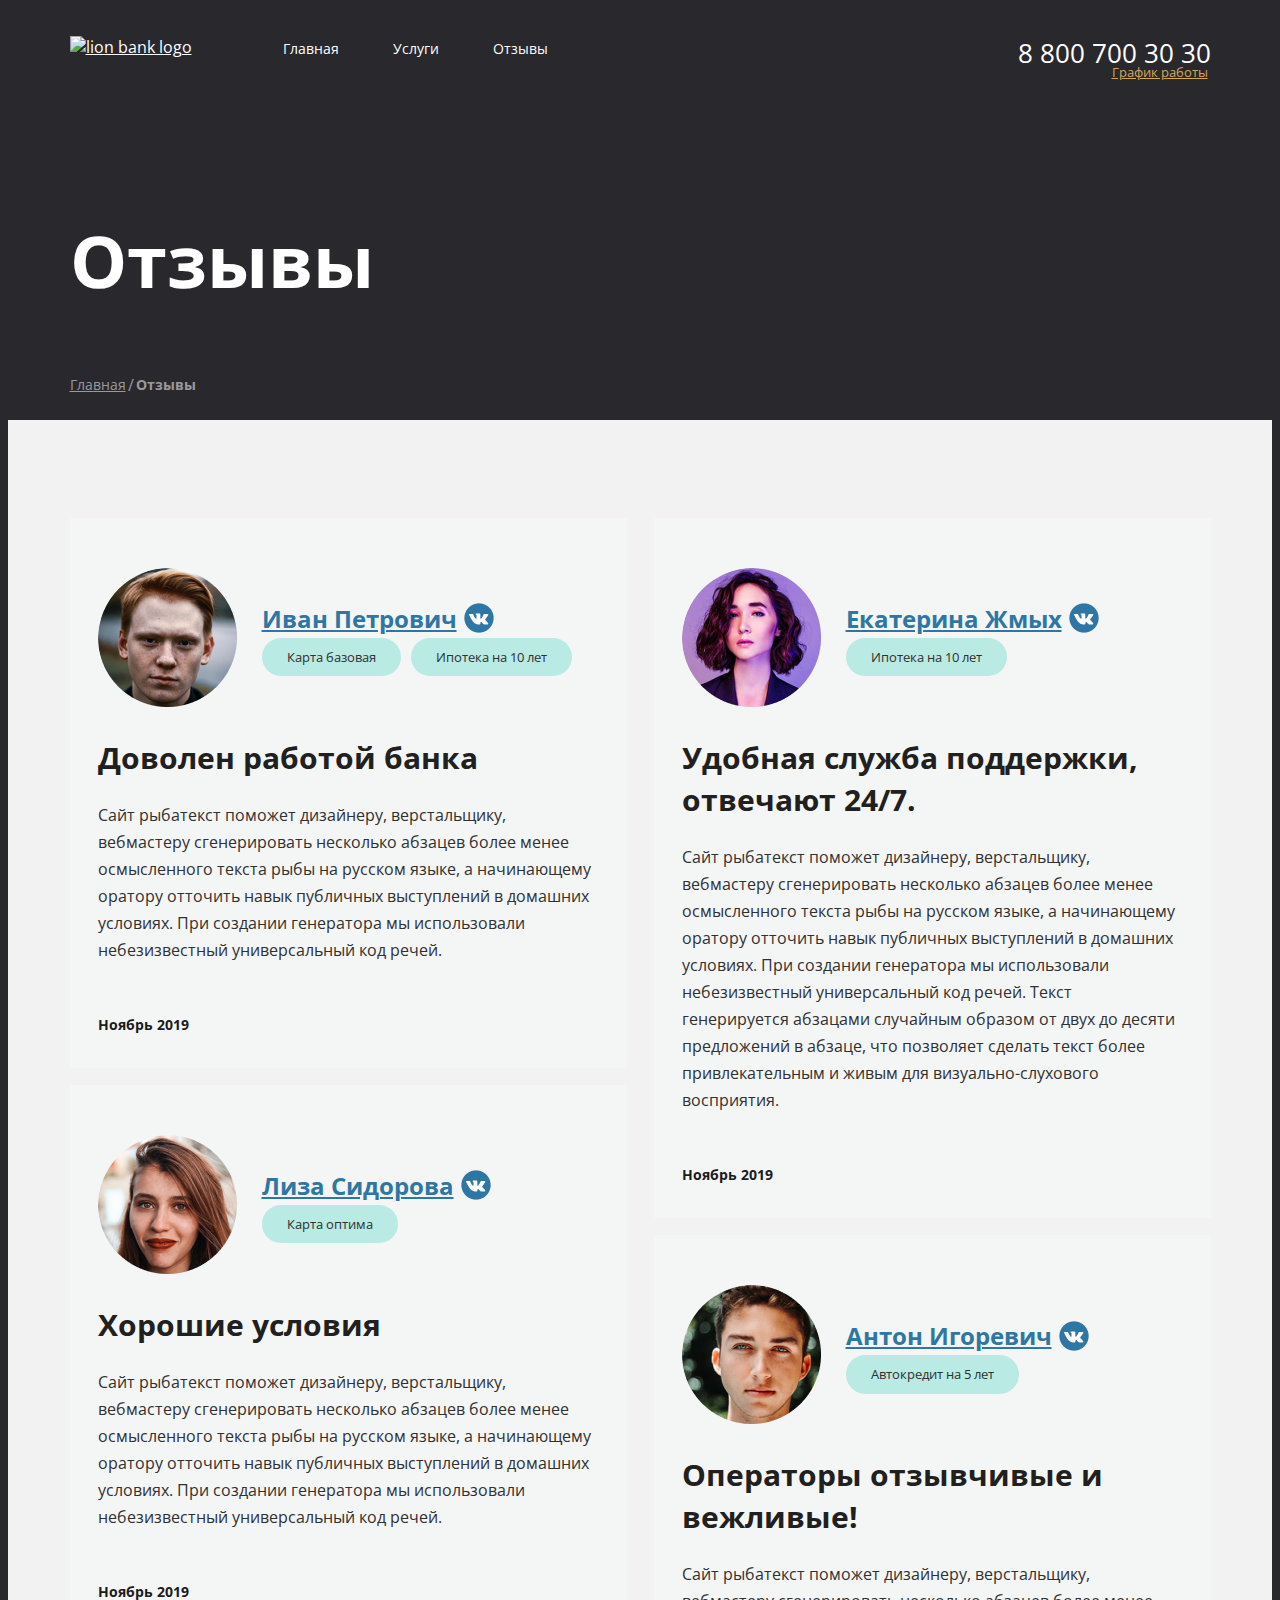
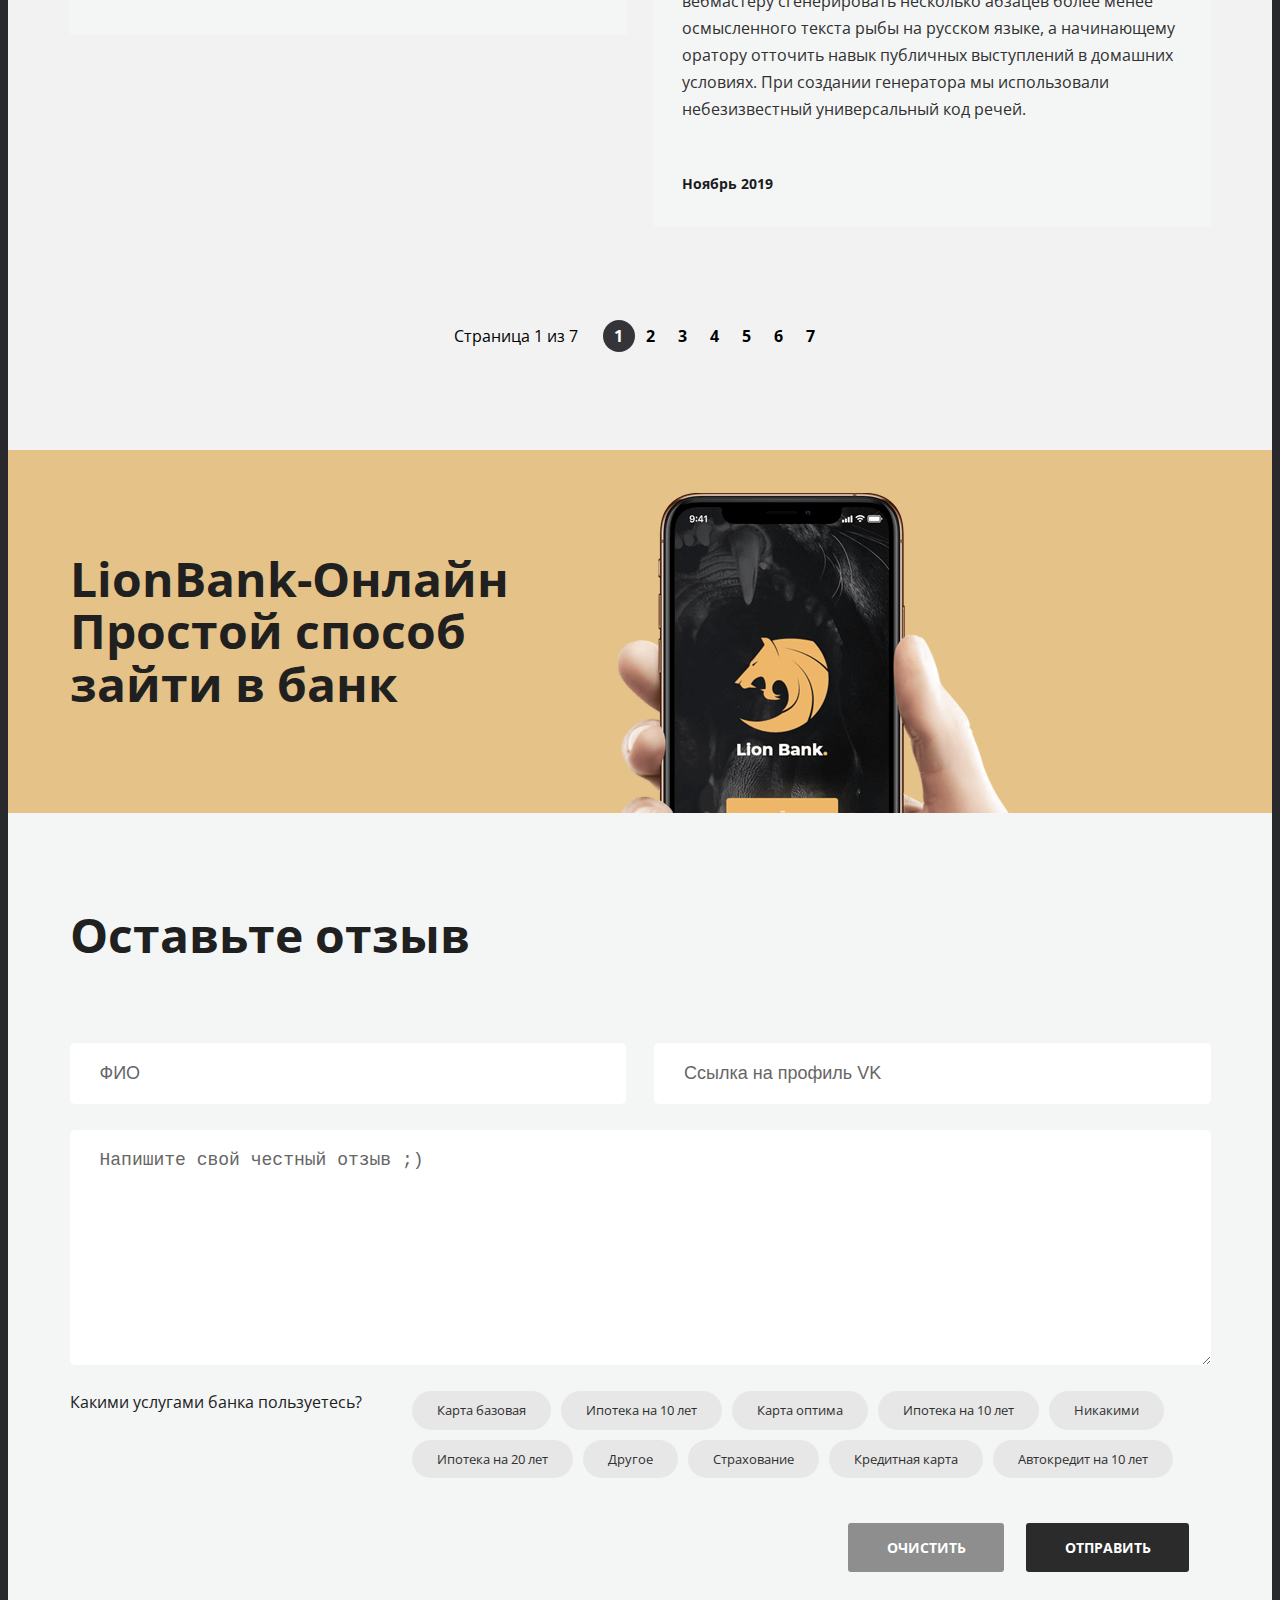
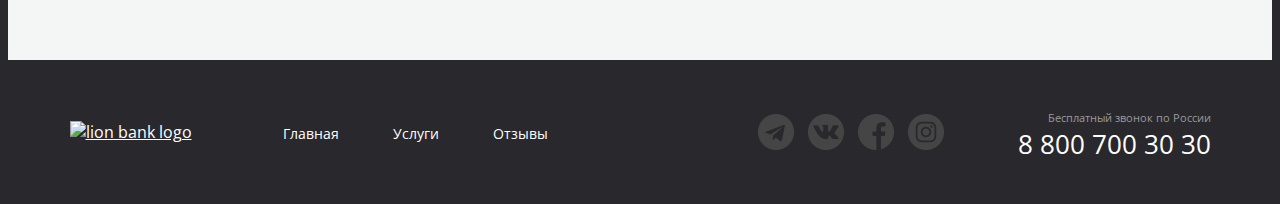
==== commit 9f46238f: "33" ====
--- a/reviews.html
+++ b/reviews.html
@@ -1,5 +1,5 @@
 <!DOCTYPE html>
-<html lang="en">
+<html lang="ru">
 
 <head>
   <meta charset="UTF-8">
@@ -19,21 +19,30 @@
       <div class="container top-line__container">
         <header class="header">
           <div class="header__col">
-            <a href="/" class="logo">
+            <a href="index.html" class="logo">
               <img src="./img/logo/logo.png" alt="lion bank logo" class="logo__img">
             </a>
             <nav class="menu">
               <ul class="menu__list">
-                <li class="menu__item"> <a href="#" class="menu__link">Главная</a> </li>
-                <li class="menu__item"> <a href="#" class="menu__link">Услуги</a> </li>
-                <li class="menu__item"> <a href="#" class="menu__link">Отзывы</a> </li>
+                <li class="menu__item"> <a href="index.html" class="menu__link">Главная</a> </li>
+                <li class="menu__item"> <a href="services.html" class="menu__link">Услуги</a> </li>
+                <li class="menu__item"> <a href="reviews.html" class="menu__link">Отзывы</a> </li>
               </ul>
             </nav>
           </div>
           <div class="header__col header__col--align--right">
             <addres class="contacts">
               <a href="tel:+78007003030" class="contacts__phone">8 800 700 30 30</a>
-              <div class="contacts__dropdown-title">График работы</div>
+              <div class="dropdown">
+                <div class="contacts__dropdown-title">График работы</div>
+                <div class="dropdown__triangle"></div>
+                <div class="dropdown__menu">
+                  <ul class="dropdown__list">
+                    <li class="dropdown__item"><b>пн-вс: 09:00-20:00</b></li>
+                    <li class="dropdown__item">Обед: 14:00-14:30</li>
+                  </ul>
+                </div>
+              </div>
             </addres>
           </div>
         </header>
@@ -41,10 +50,10 @@
         <nav class="breadcrumbs">
           <ul class="breadcrumbs__list">
             <li class="breadcrumbs__item">
-              <a href="#" class="breadcrumbs__link">Главная</a>
+              <a href="index.html" class="breadcrumbs__link">Главная</a>
             </li>
             <li class="breadcrumbs__item breadcrumbs__item--active">
-              <a href="#" class="breadcrumbs__link">Отзывы</a>
+              <a href="reviews.html" class="breadcrumbs__link">Отзывы</a>
             </li>
           </ul>
         </nav>
@@ -261,7 +270,8 @@
             </ul>
           </div>
           <div class="form__btns">
-            <buttom type="submit" class="btn btn--color--black">Отправить</buttom>            
+            <buttom type="reset" class="btn form__btn btn--color--gray">Очистить</buttom>
+            <buttom type="submit" class="btn form__btn btn--color--brown">Отправить</buttom>
           </div>
         </form>
       </div>
@@ -270,14 +280,14 @@
       <div class="container inner-footer__container">
         <div class="footer">
           <div class="footer__col">
-            <a href="/" class="logo">
+            <a href="index.html" class="logo">
               <img src="./img/logo/logo.png" alt="lion bank logo" class="logo__img">
             </a>
             <nav class="menu">
               <ul class="menu__list">
-                <li class="menu__item"> <a href="#" class="menu__link">Главная</a> </li>
-                <li class="menu__item"> <a href="#" class="menu__link">Услуги</a> </li>
-                <li class="menu__item"> <a href="#" class="menu__link">Отзывы</a> </li>
+                <li class="menu__item"> <a href="index.html" class="menu__link">Главная</a> </li>
+                <li class="menu__item"> <a href="services.html" class="menu__link">Услуги</a> </li>
+                <li class="menu__item"> <a href="reviews.html" class="menu__link">Отзывы</a> </li>
               </ul>
             </nav>
           </div>
--- a/css/main.css
+++ b/css/main.css
@@ -49,6 +49,12 @@
   height: 100%;
 }
 
+buttom{
+  background: transparent;
+  bottom: none;
+  cursor: pointer;
+}
+
 .wrapper {
   display: flex;
   flex-direction: column;
@@ -79,7 +85,7 @@
   margin-bottom: 30px;
   display: flex;
   justify-content: space-between;
-  align-items: center;
+  align-items: flex-start;
 }
 
 .header__col {
@@ -131,7 +137,6 @@
 
 .menu__link:hover {
   color: #D3A557;
-  ;
 }
 
 .contacts__phone {
@@ -146,7 +151,58 @@
   text-decoration: underline;
   color: #D3A557;
   margin-right: 3px;
-}
+  cursor: pointer;
+}
+
+.dropdown {
+  position: relative;
+  display: inline-block;
+}
+
+.dropdown:hover .dropdown__triangle {  
+  opacity: .8;
+}
+
+.dropdown__triangle {
+  margin-left: 60%;
+  border: 7px solid transparent;
+  width: 0px;
+  height: 0px;
+  margin-top: -2px;
+  border-bottom-color: #EDEDED;
+  border-top-width: 0;
+  border-right-width: 10px;
+  border-left-width: 10px;
+  opacity: 0;
+}
+
+.dropdown:hover .dropdown__menu {  
+  opacity: .8;
+}
+
+.dropdown__menu {
+  width: 157px;
+  height: 67px;
+  padding: 13px;
+  background: #EDEDED;
+  border-radius: 5px;
+  font-size: 13px;
+  line-height: 21px;
+  text-align: center;
+  color: #1E1F20;
+  opacity: 0;
+  left: -9999px;
+}
+
+/*.dropdown__menu:before {
+  content: "";
+  display: block;
+  height: 100px;
+  left: 0;
+  right: 0;
+  top: -29px;
+  position: absolute;
+} */
 
 .hero {
   margin-bottom: 184px;
@@ -205,6 +261,14 @@
 
 .btn--color--black {
   background: #29282D;
+}
+
+.btn--color--gray {
+  background: #8E8E8E;
+}
+
+.btn--color--gray:hover {
+  background: #2B2B2B;
 }
 
 .offers {
@@ -561,7 +625,7 @@
   background-image: url("../img/icons/insta-hover.png");
 }
 
-/* services page*/
+/* services page */
 
 .top-line {
   min-height: 412px;
@@ -786,7 +850,7 @@
   padding: 10px 25px;
   border-radius: 50px;
   background: #E7E7E7;
-  margin-right: 15px;
+  margin-right: 10px;
 }
 
 .tag--bg--green {
@@ -890,3 +954,163 @@
   display: none;
 }
 
+.form__btns {
+display: flex;
+justify-content: flex-end;
+}
+
+.form__btn {
+  margin-right: 22px;
+}
+
+.form__btn:last-child {
+ margin-bottom: 0; 
+}
+
+/* welcome page */
+
+.welcome {
+  display: flex;
+  position: fixed;
+  top: 0;
+  left: 0;
+  width: 100%;
+  height: 100%;
+  align-items: center;
+  justify-content: center;
+  background: url("../img/bg/splash.png") center bottom / cover no-repeat;
+}
+
+.central {
+  display: flex;
+  flex-direction: column;
+  align-items: center;
+  animation: bounce 1.3s 1s;
+  opacity: 0;
+  animation-fill-mode: forwards;
+}
+
+.central__logo {
+  margin-bottom: 59px;
+}
+
+@keyframes bounce {
+  0% {
+    transform: translateY(0);
+  }
+
+  20% {
+    animation-timing-function: cubic-bezier(.17,.96,.56,1);
+    transform: translateY(-30px);
+  }
+
+  35% {
+    transform: translateY(0);
+  }
+
+  55% {
+    transform: translateY(-15px);
+  }
+
+  65% {
+    transform: translateY(0);
+  }
+
+  70% {
+    transform: translateY(-4px);
+  }
+
+  80% {
+    transform: translateY(0);  
+  }
+
+  100% {
+    opacity: 1;
+  }
+}
+
+/* welcome asia page */
+/* 
+.welcome {
+  display: flex;
+  position: fixed;
+  top: 0;
+  left: 0;
+  width: 100%;
+  height: 100%;
+  align-items: center;
+  justify-content: center;
+  background: url("../img/logo-asia/bg.png") center bottom / cover no-repeat;
+}
+
+.central--asia {
+  opacity: 0;
+  animation: zoom 1s ease-in infinite;
+  animation-fill-mode: forwards;
+}
+
+@keyframes zoom {
+  from {
+    transform: scale(.7);
+  }
+
+  20% {
+    transform: scale(1.15);
+  }
+
+  40% {
+    transform: scale(.9);
+  }
+
+  60% {
+    transform: scale(1.1);
+  }
+
+  80% {
+    transform: scale(.95);
+  }
+
+  to {
+    opacity: 1;
+    transform: scale(1);
+  }
+}
+*/
+/* welcome production page */
+/* 
+.welcome {
+  display: flex;
+  position: fixed;
+  top: 0;
+  left: 0;
+  width: 100%;
+  height: 100%;
+  align-items: center;
+  justify-content: center;
+  background: url("../img/logo-video/bg.png") center bottom / cover no-repeat;
+}
+
+.central--video {
+  opacity: 0;
+  animation: rotateIn 1s infinite;
+  animation-fill-mode: forwards;
+}
+
+@keyframes rotateIn {
+  from {    
+    transform: scale(0.1) rotate(30deg);
+  }
+
+  50% {
+    transform: rotate(-10deg);
+  }
+
+  70% {
+    transform: rotate(3deg);
+  }
+  
+  to {
+    opacity: 1;
+    transform: scale(1);
+  }
+} */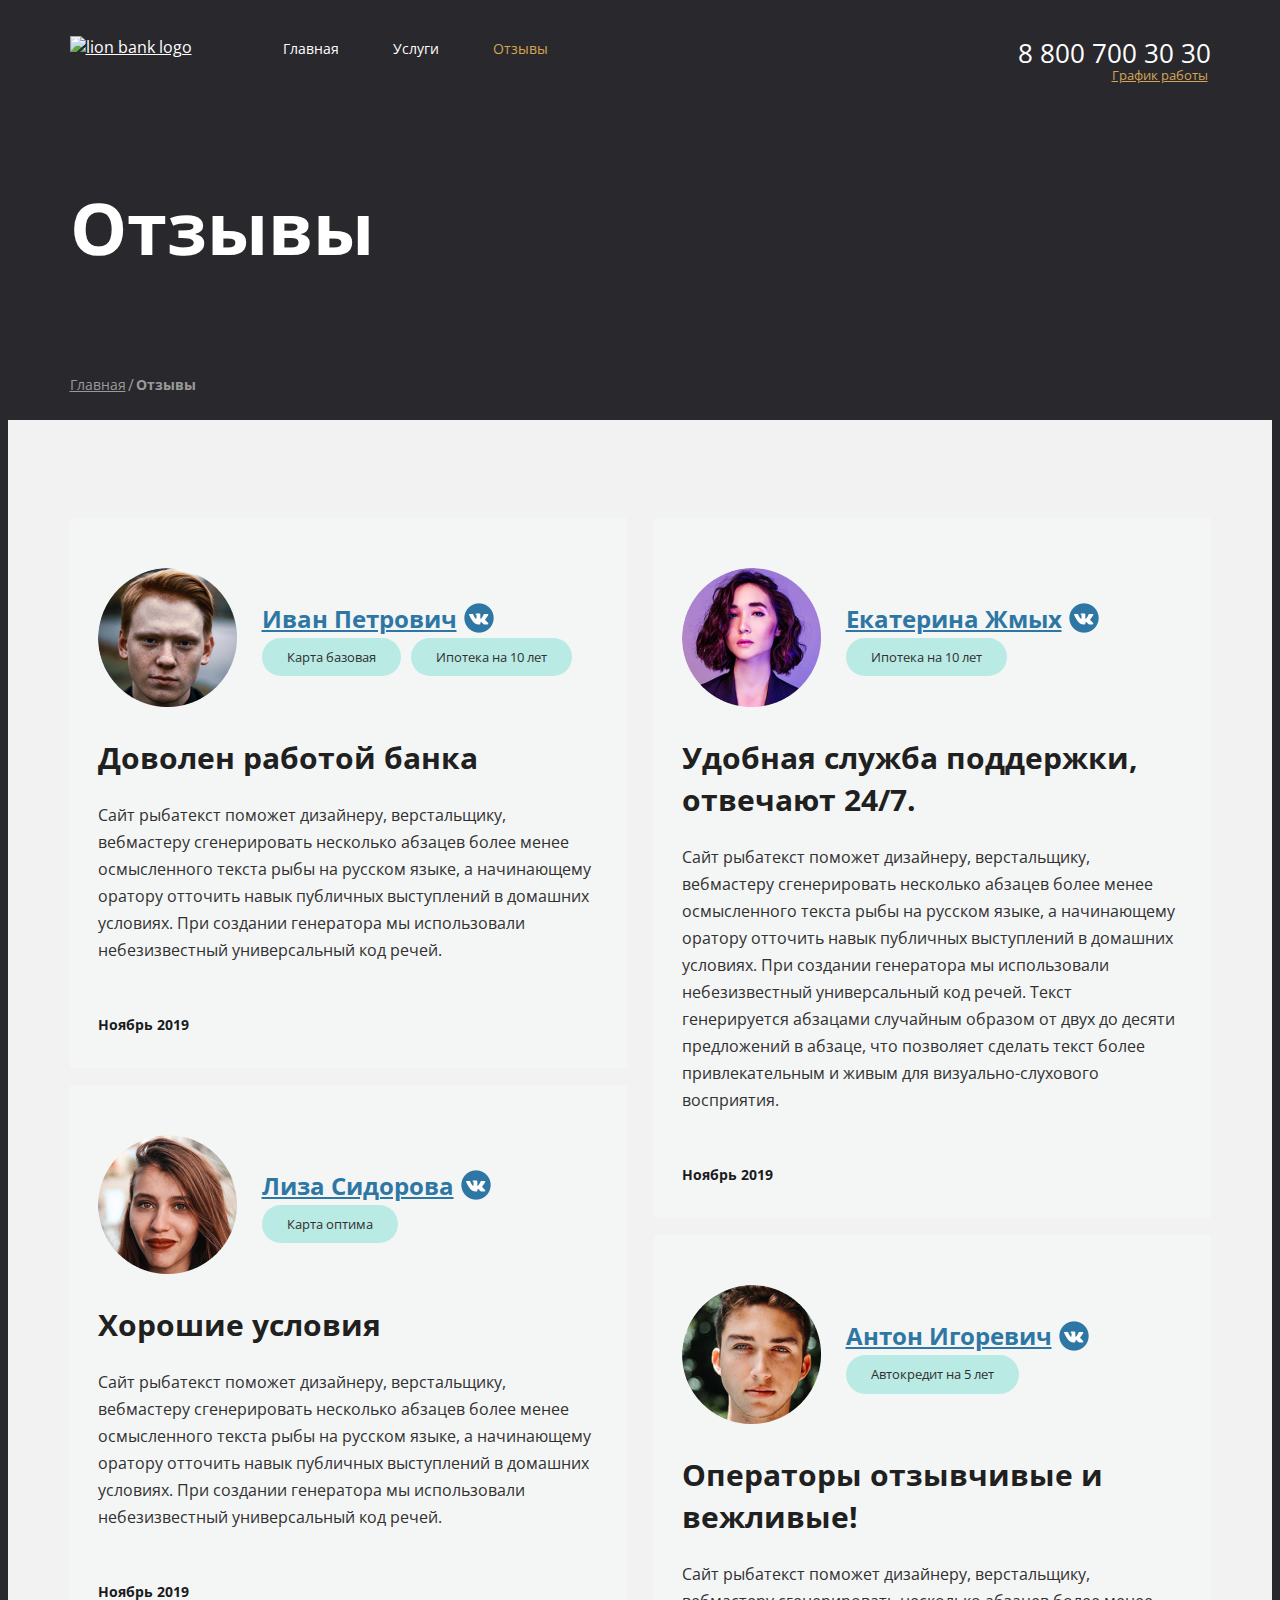
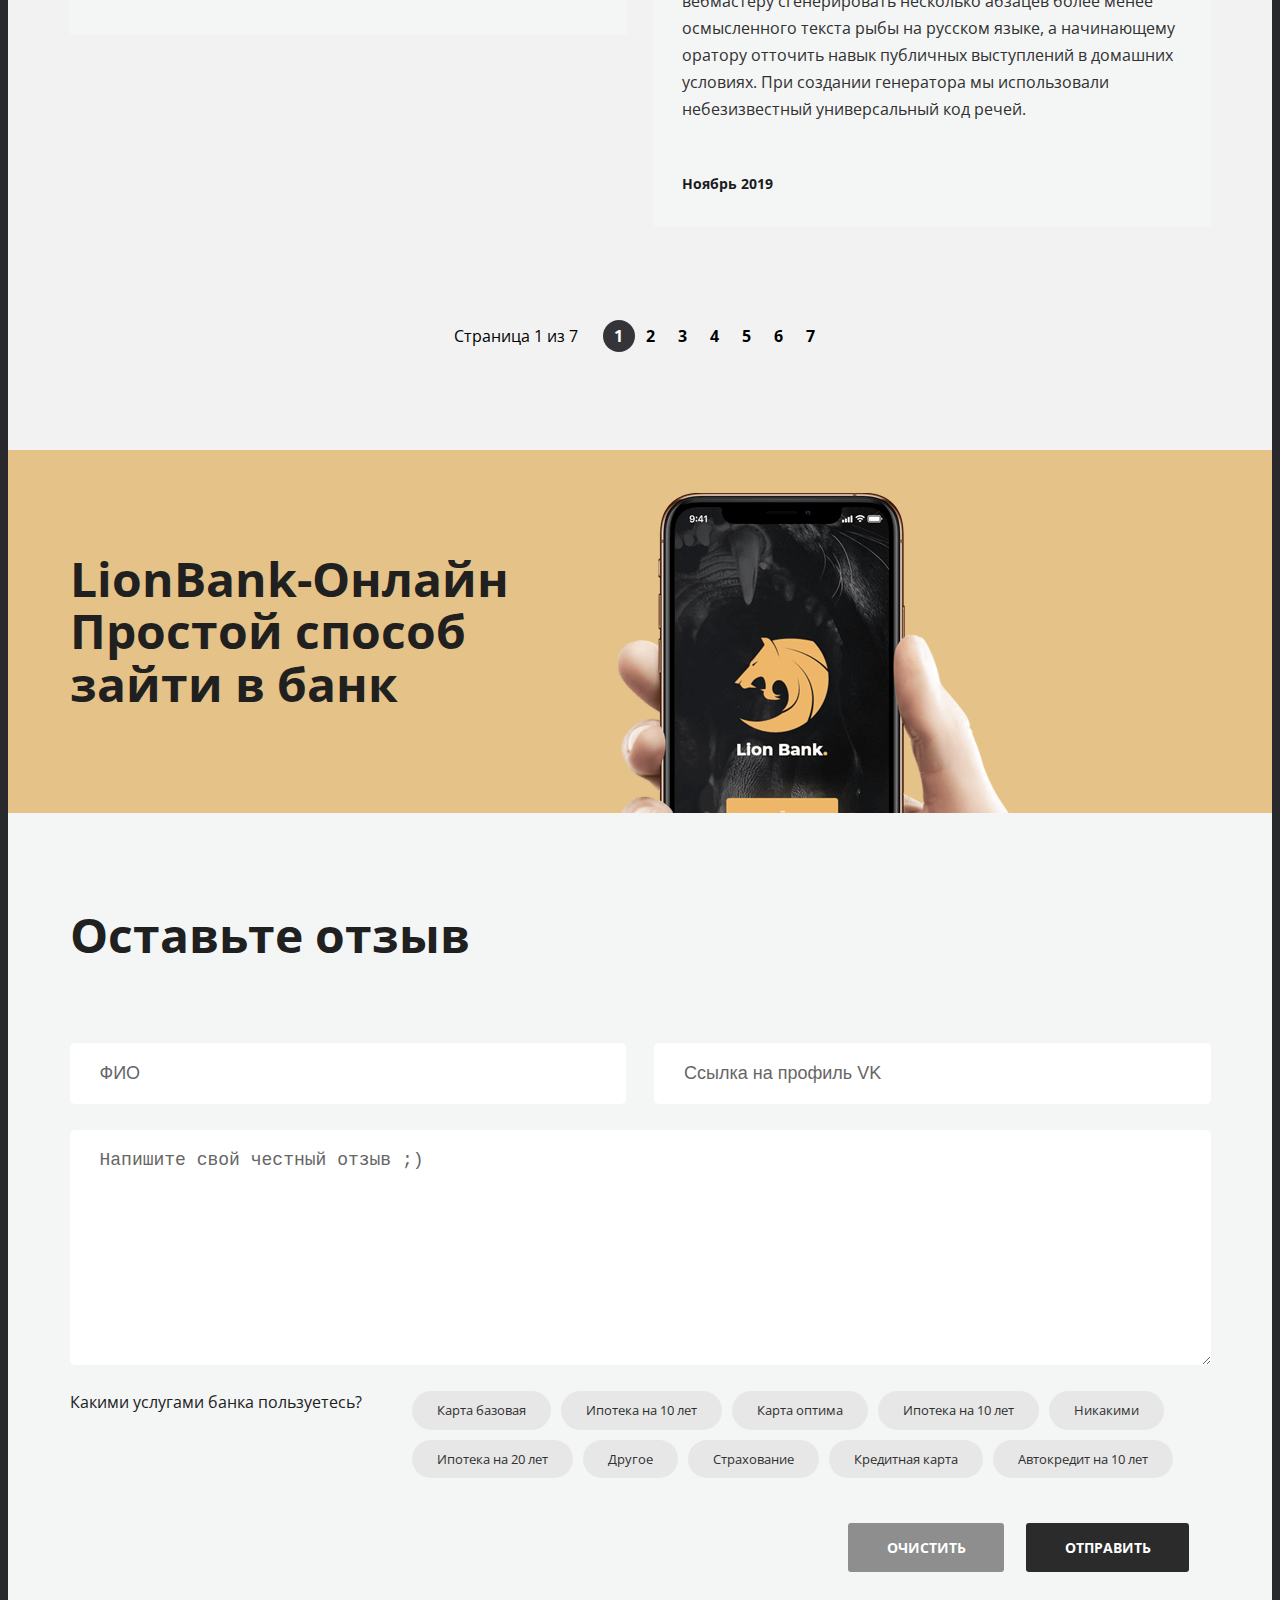
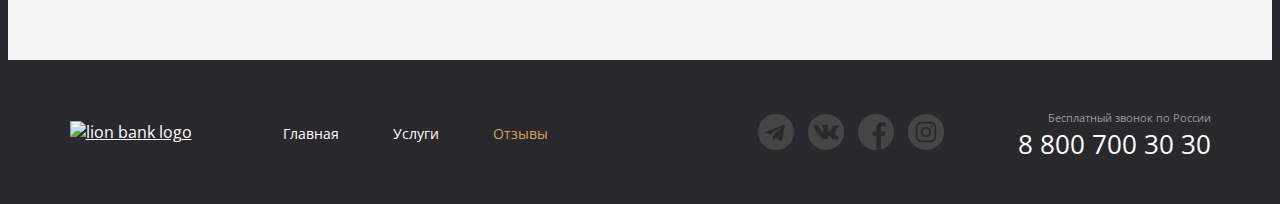
==== commit 38d01c4c: "36" ====
--- a/reviews.html
+++ b/reviews.html
@@ -26,7 +26,7 @@
               <ul class="menu__list">
                 <li class="menu__item"> <a href="index.html" class="menu__link">Главная</a> </li>
                 <li class="menu__item"> <a href="services.html" class="menu__link">Услуги</a> </li>
-                <li class="menu__item"> <a href="reviews.html" class="menu__link">Отзывы</a> </li>
+                <li class="menu__item menu__item--active"> <a href="reviews.html" class="menu__link">Отзывы</a> </li>
               </ul>
             </nav>
           </div>
@@ -287,7 +287,7 @@
               <ul class="menu__list">
                 <li class="menu__item"> <a href="index.html" class="menu__link">Главная</a> </li>
                 <li class="menu__item"> <a href="services.html" class="menu__link">Услуги</a> </li>
-                <li class="menu__item"> <a href="reviews.html" class="menu__link">Отзывы</a> </li>
+                <li class="menu__item menu__item--active"> <a href="reviews.html" class="menu__link">Отзывы</a> </li>
               </ul>
             </nav>
           </div>
--- a/css/main.css
+++ b/css/main.css
@@ -133,9 +133,10 @@
 .menu__link {
   font-size: 14px;
   text-decoration: none;
-}
-
-.menu__link:hover {
+  transition: color .5s;
+}
+
+.menu__link:hover {  
   color: #D3A557;
 }
 
@@ -160,30 +161,36 @@
 }
 
 .dropdown:hover .dropdown__triangle {  
+  left: 35px;
   opacity: .8;
 }
 
 .dropdown__triangle {
-  margin-left: 60%;
+  position: absolute; 
   border: 7px solid transparent;
   width: 0px;
   height: 0px;
-  margin-top: -2px;
+  margin-top: -3px;
   border-bottom-color: #EDEDED;
   border-top-width: 0;
   border-right-width: 10px;
   border-left-width: 10px;
   opacity: 0;
-}
-
-.dropdown:hover .dropdown__menu {  
-  opacity: .8;
+  transition: opacity 1s;
+  left: -9999px;
+}
+
+.dropdown:hover .dropdown__menu {
+  left: -60px;
+  opacity: .8;  
 }
 
 .dropdown__menu {
+  position: absolute;
   width: 157px;
   height: 67px;
   padding: 13px;
+  margin-top: 4px;
   background: #EDEDED;
   border-radius: 5px;
   font-size: 13px;
@@ -191,18 +198,19 @@
   text-align: center;
   color: #1E1F20;
   opacity: 0;
-  left: -9999px;
-}
-
-/*.dropdown__menu:before {
+  transition: opacity 1s;
+  left: -9999px;  
+}
+
+.dropdown__menu:before {
   content: "";
   display: block;
-  height: 100px;
+  height: 75px;
   left: 0;
   right: 0;
-  top: -29px;
+  top: -7px;
   position: absolute;
-} */
+}
 
 .hero {
   margin-bottom: 184px;
@@ -235,10 +243,11 @@
   text-transform: uppercase;
   text-decoration: none;
   display: inline-block;
+  transition: background .5s;
 }
 
 .btn:hover {
-  background: #D3A557;
+  background: #D3A557;  
   box-shadow: 0px 8px 35px rgba(223, 181, 109, 0.35);
 }
 
